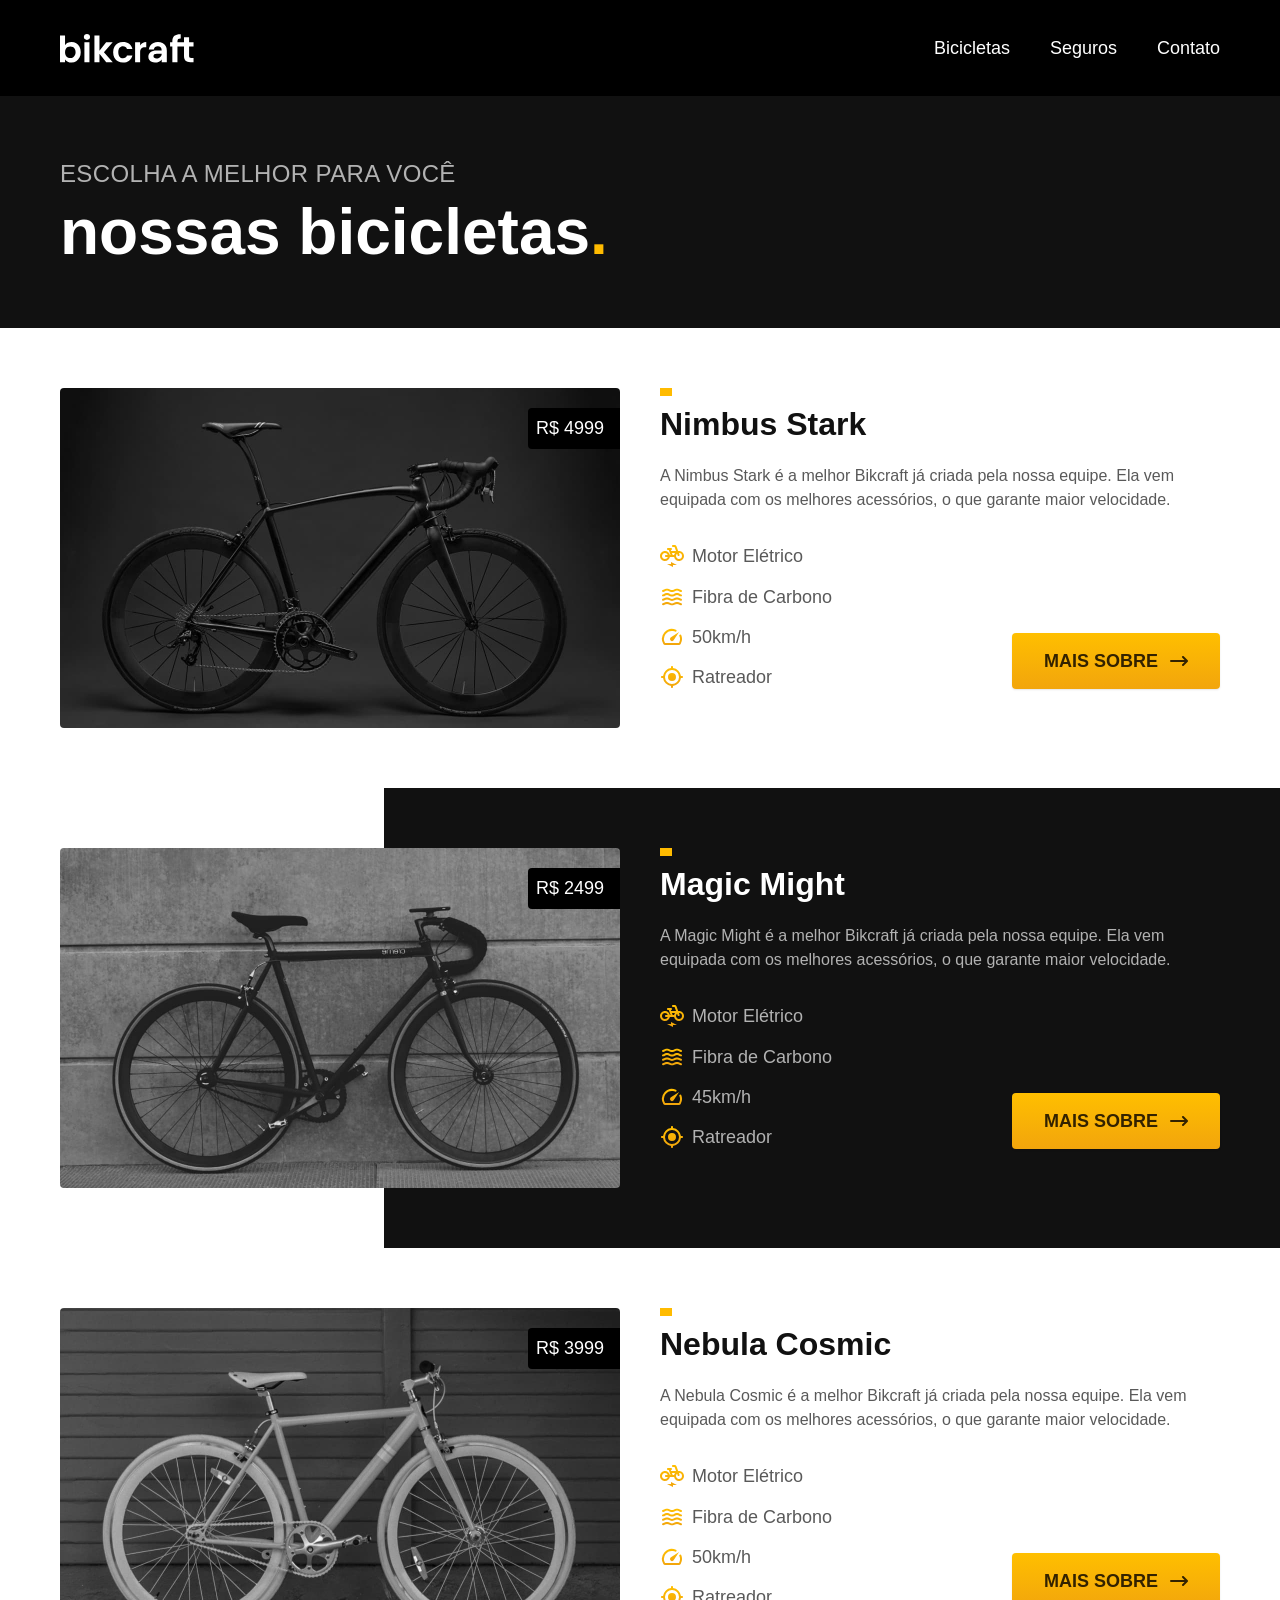
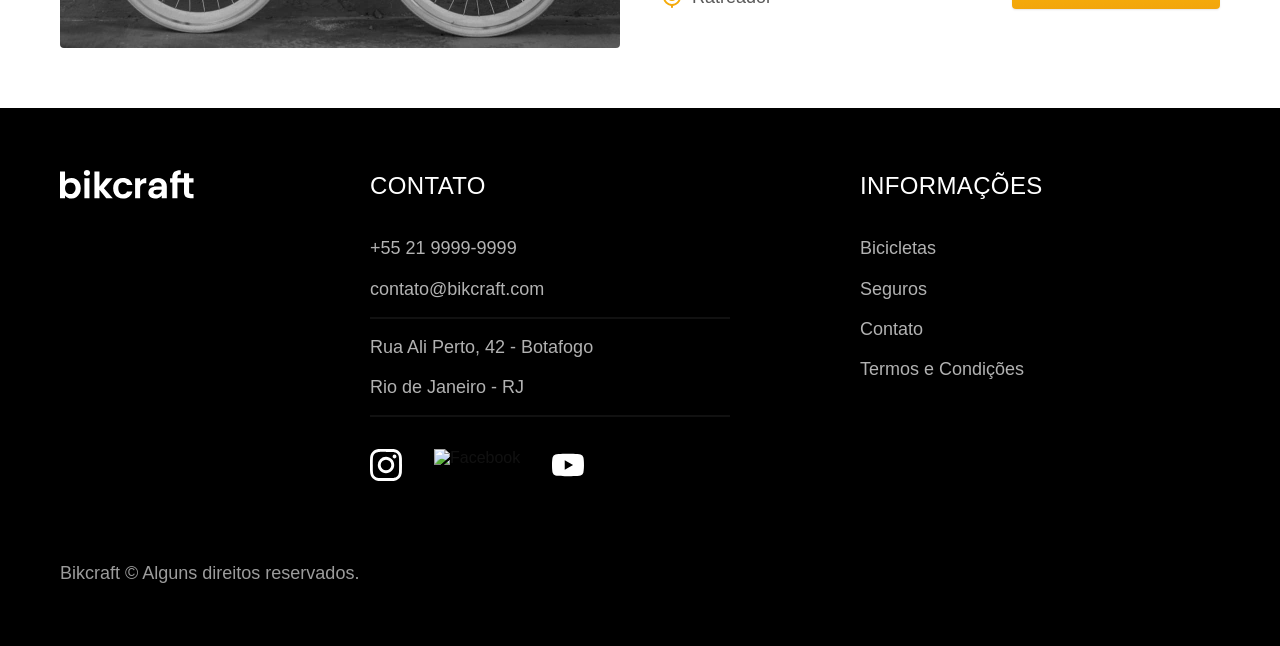
==== bicicletas.html @ 3f0bfc74 "contato-lojas-form" ====
<!DOCTYPE html>
<html lang="pt-br">

<head>
  <meta charset="UTF-8">
  <meta name="viewport" content="width=device-width, initial-scale=1.0">

  <title>Bicicletas | Bickcraft</title>
  <meta name="description" content="Bicicletas.">

  <link rel="stylesheet" href="./css/style.css">

</head>

<body id="bicicletas">
  <header class="header-bg">
    <div class="header container">
      <a href="./">
        <img src="./img/bikcraft.svg" alt="Bikcraft">
      </a>

      <nav aria-label="primaria">
        <ul class="header-menu font-1-m cor-0">
          <li><a href="./bicicletas.html">Bicicletas</a></li>
          <li><a href="./seguros.html">Seguros</a></li>
          <li><a href="./contato.html">Contato</a></li>
        </ul>
      </nav>
    </div>
  </header>
  <main>
    
    <div class="titulo-bg">
      <div class="titulo container">
        <p class="font-2-l-b cor-5">Escolha a melhor para você</p>
        <h1 class="font-1-xxl  cor-0">nossas bicicletas<span class="cor-p1">.</span></h1>
      </div>
    </div>

      <div class="bicicletas container">
        <div class="bicicletas-imagem">
          <img src="./img/bicicletas/nimbus.jpg" alt="Bicicleta Preta">
          <span class="font-2-m cor-0">R$ 4999</span>
        </div>
        <div class="bicicletas-conteudo">
         <h2 class="font-1-xl">Nimbus Stark</h2>
          <p class="font-2-s cor-8">A Nimbus Stark é a melhor Bikcraft já criada pela nossa equipe. Ela vem equipada com os melhores acessórios, o que garante maior velocidade.</p>
          <ul class="font-1-m cor-8">
            <li>
              <img src="./img//icones/eletrica.svg" alt="">
              Motor Elétrico
            </li>
            <li>
              <img src="./img/icones/carbono.svg" alt="">
              Fibra de Carbono
            </li>
            <li>
              <img src="./img/icones/velocidade.svg" alt="">
              50km/h
            </li>
            <li>
              <img src="./img/icones/rastreador.svg" alt="">
              Ratreador
            </li>
          </ul>
              <a class="botao seta"  href="./bicicletas/nimbus.html">Mais Sobre</a> 
        </div>
  

    </div>
    <div class="bicicletas-bg">
      <div class="bicicletas container">
        <div class="bicicletas-imagem">
          <img src="./img/bicicletas/magic.jpg" alt="Bicicleta Preta">
          <span class="font-2-m cor-0">R$ 2499</span>
        </div>
        <div class="bicicletas-conteudo">
          <h2 class="font-1-xl cor-0">Magic Might</h2>
          <p class="font-2-s cor-5">A Magic Might é a melhor Bikcraft já criada pela nossa equipe. Ela vem equipada com os melhores acessórios, o que garante maior velocidade.</p>
          <ul class="font-1-m cor-5">
            <li>
              <img src="./img//icones/eletrica.svg" alt="">
              Motor Elétrico
            </li>
            <li>
              <img src="./img/icones/carbono.svg" alt="">
              Fibra de Carbono
            </li>
            <li>
              <img src="./img/icones/velocidade.svg" alt="">
              45km/h
            </li>
            <li>
              <img src="./img/icones/rastreador.svg" alt="">
              Ratreador
            </li>
          </ul>
              <a class="botao seta"  href="./bicicletas/magic.html">Mais Sobre</a> 
        </div>
      </div>

    </div>
  
      <div class="bicicletas container">
        <div class="bicicletas-imagem">
          <img src="./img/bicicletas/nebula.jpg" alt="Bicicleta Preta">
          <span class="font-2-m cor-0">R$ 3999</span>
        </div>
        <div class="bicicletas-conteudo">
          <h2 class="font-1-xl">Nebula Cosmic</h2>
          <p class="font-2-s cor-8">A Nebula Cosmic é a melhor Bikcraft já criada pela nossa equipe. Ela vem equipada com os melhores acessórios, o que garante maior velocidade.</p>
          <ul class="font-1-m cor-8">
            <li>
              <img src="./img//icones/eletrica.svg" alt="">
              Motor Elétrico
            </li>
            <li>
              <img src="./img/icones/carbono.svg" alt="">
              Fibra de Carbono
            </li>
            <li>
              <img src="./img/icones/velocidade.svg" alt="">
              50km/h
            </li>
            <li>
              <img src="./img/icones/rastreador.svg" alt="">
              Ratreador
            </li>
          </ul>
         <a class="botao seta"  href="./bicicletas/nebula.html">Mais Sobre</a> 
        </div>
      </div>

    

 </main>
  <footer class="footer-bg">
    <div class="footer container">
      <img src="./img/bikcraft.svg" alt="Bikcraft">
      <div class="footer-contato">
        <h3 class="font-2-l-b cor-0">Contato</h3>
        <ul class="font-2-m cor-5">
          <li><a href="tel:+552199999999">+55 21 9999-9999</a></li>
          <li><a href="mailto:contato@bikcraft.com">contato@bikcraft.com</a></li>
          <li>Rua Ali Perto, 42 - Botafogo</li>
          <li>Rio de Janeiro - RJ</li>
        </ul>
        <div class="footer-redes">
          <a href="./">
            <img src="./img/redes/instagram.svg" alt="Instagram">
          </a>
          <a href="./">
            <img src="./img/redes/Facebook.svg" alt="Facebook">
          </a>
          <a href="./">
            <img src="./img/redes/youtube.svg" alt="youtube">
          </a>

        </div>
      </div>
      <div class="footer-informacoes">
        <h3 class="font-2-l-b cor-0">Informações</h3>
        <nav>
          <ul class="font-1-m cor-5">
            <li><a href="./bicicletas.html">Bicicletas</a></li>
            <li><a href="./seguros.html">Seguros</a></li>
            <li><a href="./contato.html">Contato</a></li>
            <li><a href="./termos.html">Termos e Condições</a></li>
          </ul>
        </nav>
      </div>
      <p class="footer-copy font-2-m cor-6">Bikcraft © Alguns direitos reservados.</p>
    </div>
  </footer>
</body>

</html>
---- css/style.css ----
@import "./global/global.css";
@import "./utilidades/tipografia.css";
@import "./utilidades/cores.css";

@import "./global/header.css";
@import "./global/footer.css";


/* Utilidades */
@import "./utilidades/componentes.css";
@import "./utilidades/formulario.css";
/* Home */
@import "./home/introducao.css";
@import "./home/tecnologia.css";
@import "./home/parceiros.css";
@import "./home/depoimento.css";
/* Bicicletas */
@import "./bicicletas/bicicletas-lista.css";
@import "./bicicletas/bicicletas.css";
/* Bicicleta */
@import "./bicicleta/bicicleta.css";
@import "./bicicleta/seguro.css";
/* seguros */
@import "./seguros/seguros.css";
@import "./seguros/vantagens.css";
@import "./seguros/perguntas.css";

/* Contato */
@import "./contato/contato.css";
@import "./contato/lojas.css";

/* Termos */
@import "./termos/termos.css";
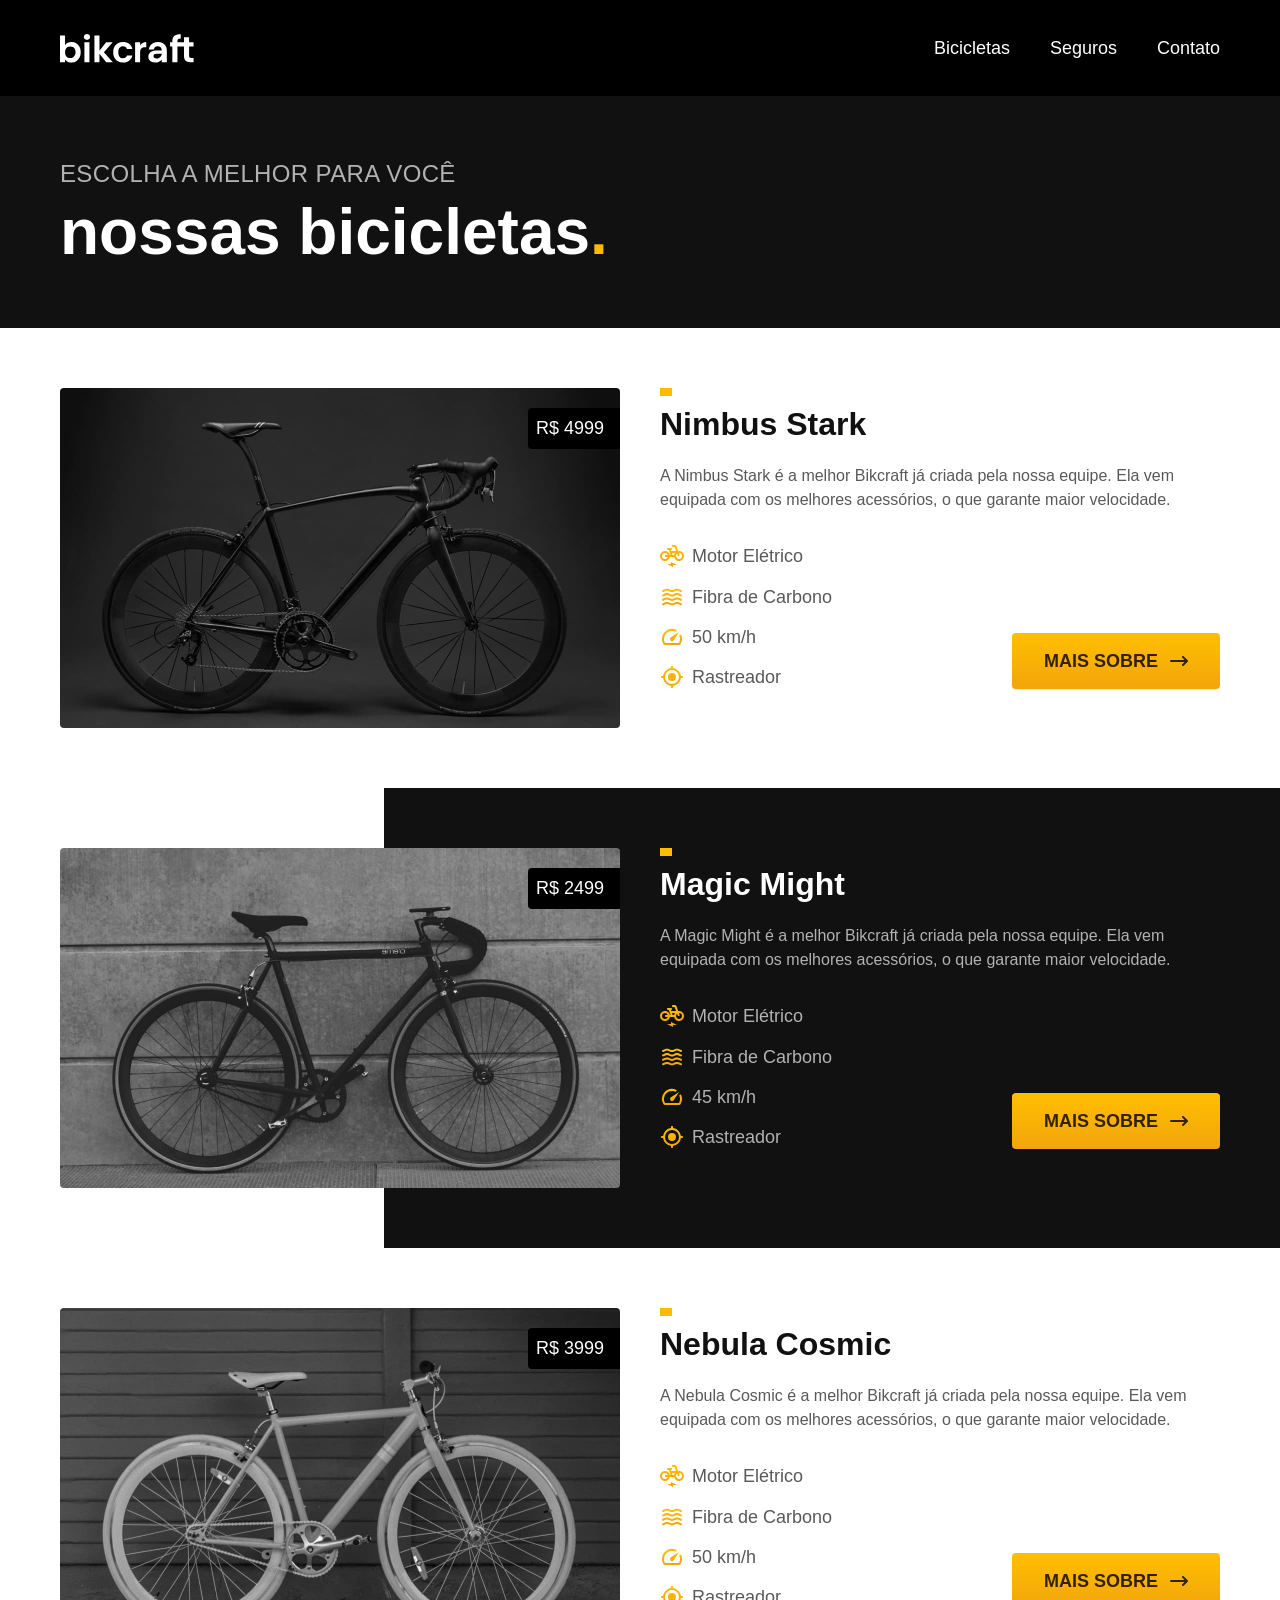
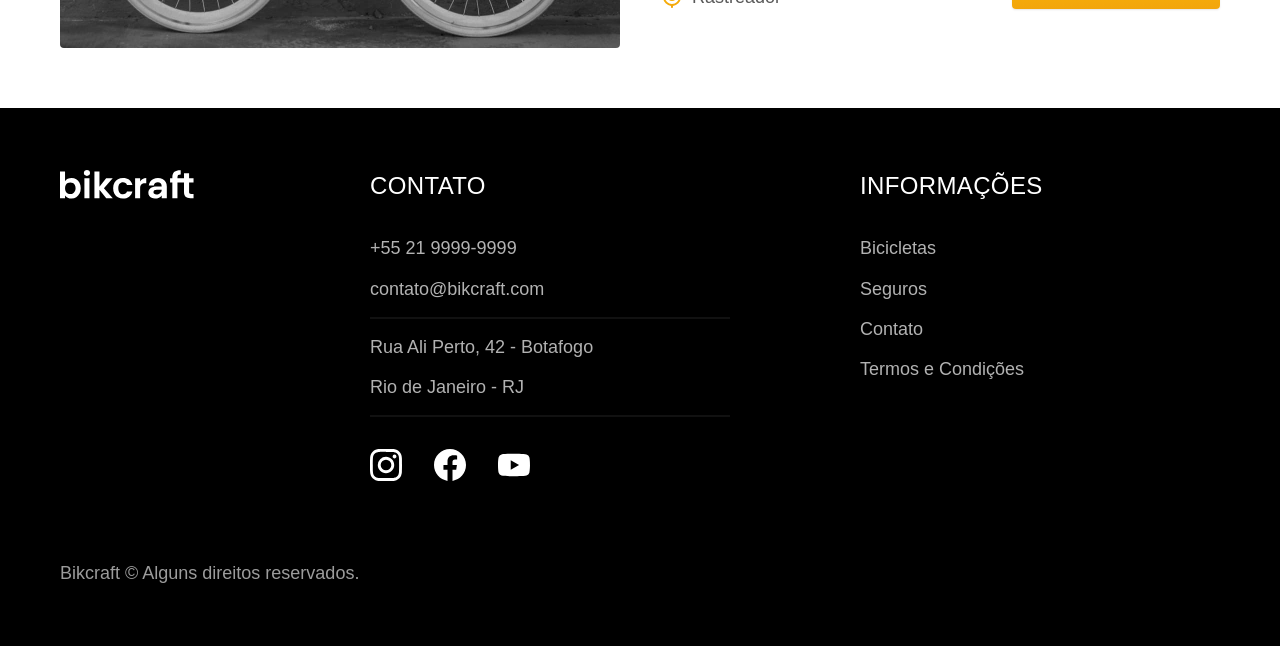
==== commit adc7a4a2: "orcamento" ====
--- a/bicicletas.html
+++ b/bicicletas.html
@@ -5,11 +5,10 @@
   <meta charset="UTF-8">
   <meta name="viewport" content="width=device-width, initial-scale=1.0">
 
-  <title>Bicicletas | Bickcraft</title>
-  <meta name="description" content="Bicicletas.">
+  <title>Bicicletas | Bikcraft</title>
+  <meta name="description" content="Bicicletas">
 
   <link rel="stylesheet" href="./css/style.css">
-
 </head>
 
 <body id="bicicletas">
@@ -28,26 +27,57 @@
       </nav>
     </div>
   </header>
+
   <main>
-    
     <div class="titulo-bg">
       <div class="titulo container">
         <p class="font-2-l-b cor-5">Escolha a melhor para você</p>
-        <h1 class="font-1-xxl  cor-0">nossas bicicletas<span class="cor-p1">.</span></h1>
+        <h1 class="font-1-xxl cor-0">nossas bicicletas<span class="cor-p1">.</span></h1>
       </div>
     </div>
 
+    <div class="bicicletas container">
+      <div class="bicicletas-imagem">
+        <img src="./img/bicicletas/nimbus.jpg" alt="Bicicleta preta">
+        <span class="font-2-m cor-0">R$ 4999</span>
+      </div>
+      <div class="bicicletas-conteudo">
+        <h2 class="font-1-xl">Nimbus Stark</h2>
+        <p class="font-2-s cor-8">A Nimbus Stark é a melhor Bikcraft já criada pela nossa equipe. Ela vem equipada com os melhores acessórios, o que garante maior velocidade.</p>
+        <ul class="font-1-m cor-8">
+          <li>
+            <img src="./img/icones/eletrica.svg" alt="">
+            Motor Elétrico
+          </li>
+          <li>
+            <img src="./img/icones/carbono.svg" alt="">
+            Fibra de Carbono
+          </li>
+          <li>
+            <img src="./img/icones/velocidade.svg" alt="">
+            50 km/h
+          </li>
+          <li>
+            <img src="./img/icones/rastreador.svg" alt="">
+            Rastreador
+          </li>
+        </ul>
+        <a class="botao seta" href="./bicicletas/nimbus.html">Mais Sobre</a>
+      </div>
+    </div>
+
+    <div class="bicicletas-bg">
       <div class="bicicletas container">
         <div class="bicicletas-imagem">
-          <img src="./img/bicicletas/nimbus.jpg" alt="Bicicleta Preta">
-          <span class="font-2-m cor-0">R$ 4999</span>
+          <img src="./img/bicicletas/magic.jpg" alt="Bicicleta preta">
+          <span class="font-2-m cor-0">R$ 2499</span>
         </div>
         <div class="bicicletas-conteudo">
-         <h2 class="font-1-xl">Nimbus Stark</h2>
-          <p class="font-2-s cor-8">A Nimbus Stark é a melhor Bikcraft já criada pela nossa equipe. Ela vem equipada com os melhores acessórios, o que garante maior velocidade.</p>
-          <ul class="font-1-m cor-8">
+          <h2 class="font-1-xl cor-0">Magic Might</h2>
+          <p class="font-2-s cor-5">A Magic Might é a melhor Bikcraft já criada pela nossa equipe. Ela vem equipada com os melhores acessórios, o que garante maior velocidade.</p>
+          <ul class="font-1-m cor-5">
             <li>
-              <img src="./img//icones/eletrica.svg" alt="">
+              <img src="./img/icones/eletrica.svg" alt="">
               Motor Elétrico
             </li>
             <li>
@@ -56,84 +86,50 @@
             </li>
             <li>
               <img src="./img/icones/velocidade.svg" alt="">
-              50km/h
+              45 km/h
             </li>
             <li>
               <img src="./img/icones/rastreador.svg" alt="">
-              Ratreador
+              Rastreador
             </li>
           </ul>
-              <a class="botao seta"  href="./bicicletas/nimbus.html">Mais Sobre</a> 
-        </div>
-  
-
-    </div>
-    <div class="bicicletas-bg">
-      <div class="bicicletas container">
-        <div class="bicicletas-imagem">
-          <img src="./img/bicicletas/magic.jpg" alt="Bicicleta Preta">
-          <span class="font-2-m cor-0">R$ 2499</span>
-        </div>
-        <div class="bicicletas-conteudo">
-          <h2 class="font-1-xl cor-0">Magic Might</h2>
-          <p class="font-2-s cor-5">A Magic Might é a melhor Bikcraft já criada pela nossa equipe. Ela vem equipada com os melhores acessórios, o que garante maior velocidade.</p>
-          <ul class="font-1-m cor-5">
-            <li>
-              <img src="./img//icones/eletrica.svg" alt="">
-              Motor Elétrico
-            </li>
-            <li>
-              <img src="./img/icones/carbono.svg" alt="">
-              Fibra de Carbono
-            </li>
-            <li>
-              <img src="./img/icones/velocidade.svg" alt="">
-              45km/h
-            </li>
-            <li>
-              <img src="./img/icones/rastreador.svg" alt="">
-              Ratreador
-            </li>
-          </ul>
-              <a class="botao seta"  href="./bicicletas/magic.html">Mais Sobre</a> 
+          <a class="botao seta" href="./bicicletas/magic.html">Mais Sobre</a>
         </div>
       </div>
+    </div>
 
+    <div class="bicicletas container">
+      <div class="bicicletas-imagem">
+        <img src="./img/bicicletas/nebula.jpg" alt="Bicicleta preta">
+        <span class="font-2-m cor-0">R$ 3999</span>
+      </div>
+      <div class="bicicletas-conteudo">
+        <h2 class="font-1-xl">Nebula Cosmic</h2>
+        <p class="font-2-s cor-8">A Nebula Cosmic é a melhor Bikcraft já criada pela nossa equipe. Ela vem equipada com os melhores acessórios, o que garante maior velocidade.</p>
+        <ul class="font-1-m cor-8">
+          <li>
+            <img src="./img/icones/eletrica.svg" alt="">
+            Motor Elétrico
+          </li>
+          <li>
+            <img src="./img/icones/carbono.svg" alt="">
+            Fibra de Carbono
+          </li>
+          <li>
+            <img src="./img/icones/velocidade.svg" alt="">
+            50 km/h
+          </li>
+          <li>
+            <img src="./img/icones/rastreador.svg" alt="">
+            Rastreador
+          </li>
+        </ul>
+        <a class="botao seta" href="./bicicletas/nebula.html">Mais Sobre</a>
+      </div>
     </div>
-  
-      <div class="bicicletas container">
-        <div class="bicicletas-imagem">
-          <img src="./img/bicicletas/nebula.jpg" alt="Bicicleta Preta">
-          <span class="font-2-m cor-0">R$ 3999</span>
-        </div>
-        <div class="bicicletas-conteudo">
-          <h2 class="font-1-xl">Nebula Cosmic</h2>
-          <p class="font-2-s cor-8">A Nebula Cosmic é a melhor Bikcraft já criada pela nossa equipe. Ela vem equipada com os melhores acessórios, o que garante maior velocidade.</p>
-          <ul class="font-1-m cor-8">
-            <li>
-              <img src="./img//icones/eletrica.svg" alt="">
-              Motor Elétrico
-            </li>
-            <li>
-              <img src="./img/icones/carbono.svg" alt="">
-              Fibra de Carbono
-            </li>
-            <li>
-              <img src="./img/icones/velocidade.svg" alt="">
-              50km/h
-            </li>
-            <li>
-              <img src="./img/icones/rastreador.svg" alt="">
-              Ratreador
-            </li>
-          </ul>
-         <a class="botao seta"  href="./bicicletas/nebula.html">Mais Sobre</a> 
-        </div>
-      </div>
 
-    
+  </main>
 
- </main>
   <footer class="footer-bg">
     <div class="footer container">
       <img src="./img/bikcraft.svg" alt="Bikcraft">
@@ -150,12 +146,11 @@
             <img src="./img/redes/instagram.svg" alt="Instagram">
           </a>
           <a href="./">
-            <img src="./img/redes/Facebook.svg" alt="Facebook">
+            <img src="./img/redes/facebook.svg" alt="Facebook">
           </a>
           <a href="./">
-            <img src="./img/redes/youtube.svg" alt="youtube">
+            <img src="./img/redes/youtube.svg" alt="Youtube">
           </a>
-
         </div>
       </div>
       <div class="footer-informacoes">
--- a/css/style.css
+++ b/css/style.css
@@ -20,7 +20,7 @@
 /* Bicicleta */
 @import "./bicicleta/bicicleta.css";
 @import "./bicicleta/seguro.css";
-/* seguros */
+/* Seguros */
 @import "./seguros/seguros.css";
 @import "./seguros/vantagens.css";
 @import "./seguros/perguntas.css";
@@ -29,5 +29,8 @@
 @import "./contato/contato.css";
 @import "./contato/lojas.css";
 
+/* Orçamento */
+@import "./orcamento/orcamento.css";
+
 /* Termos */
 @import "./termos/termos.css";
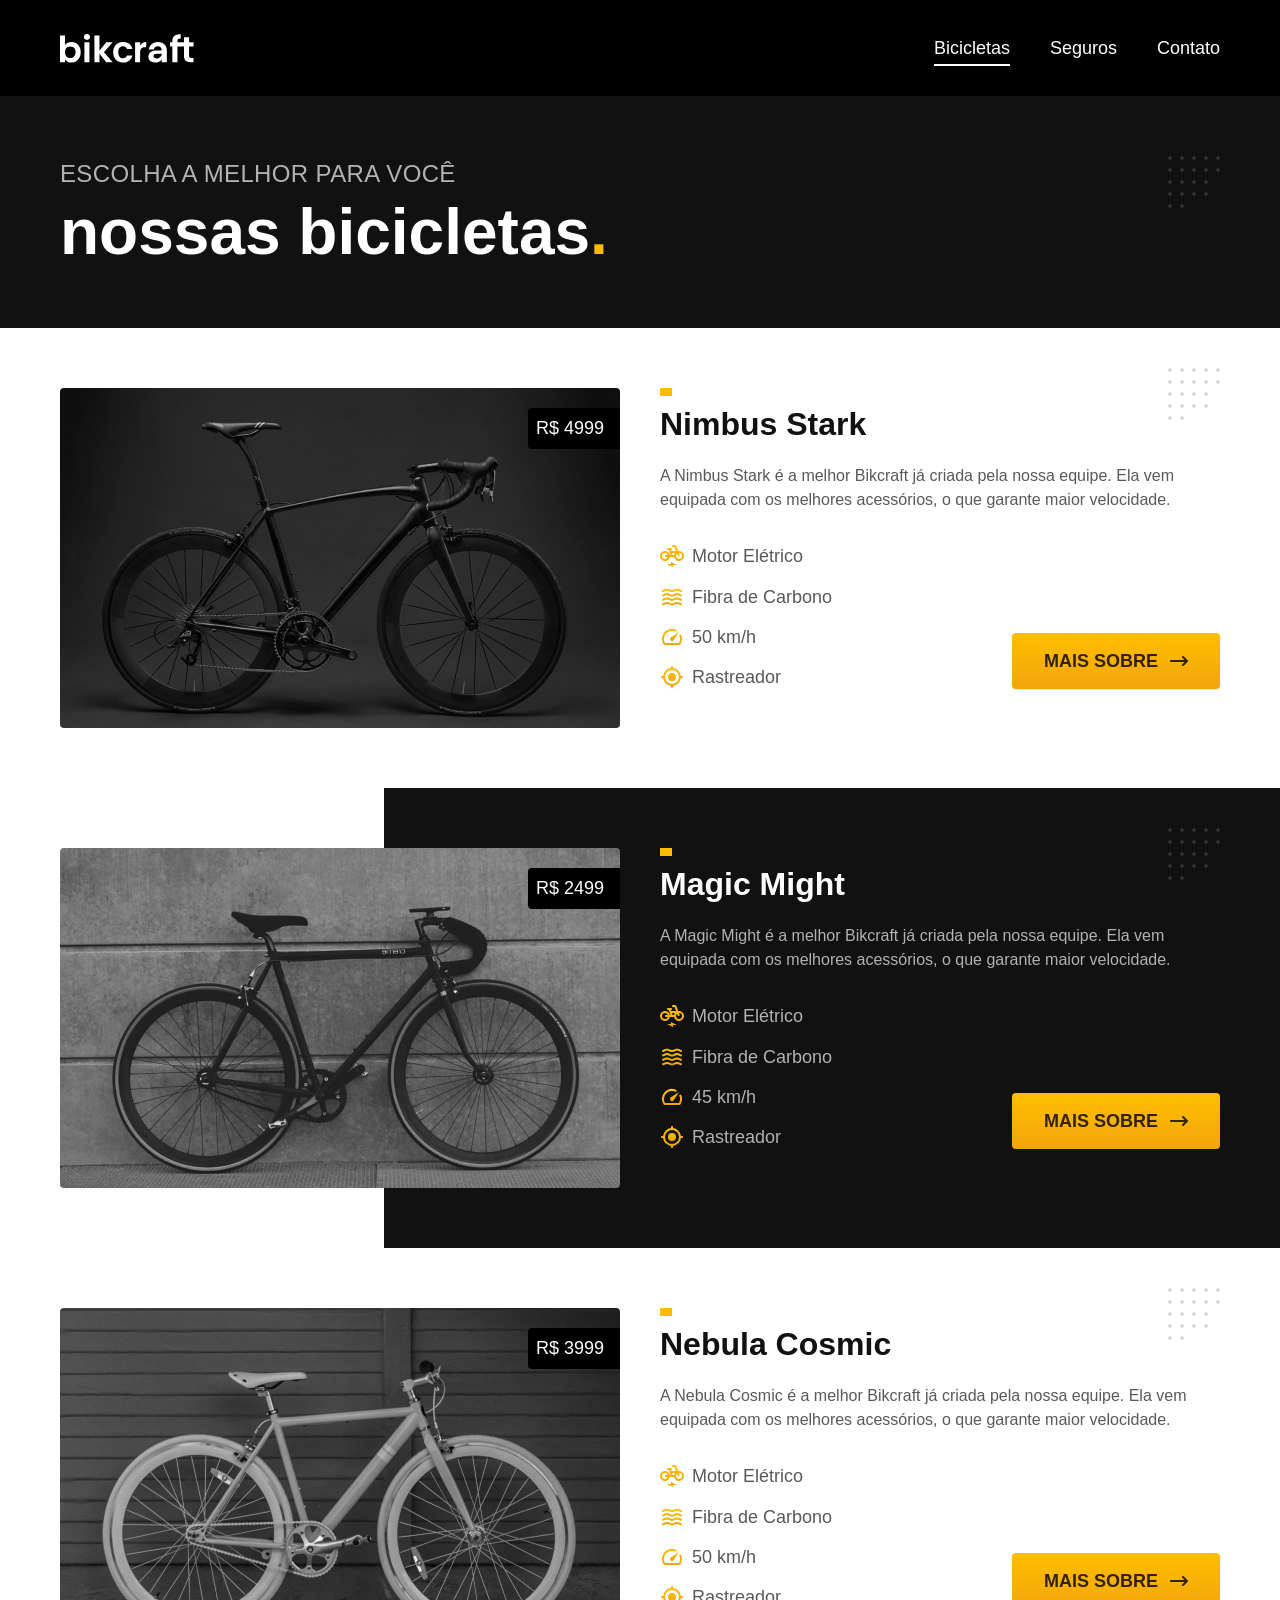
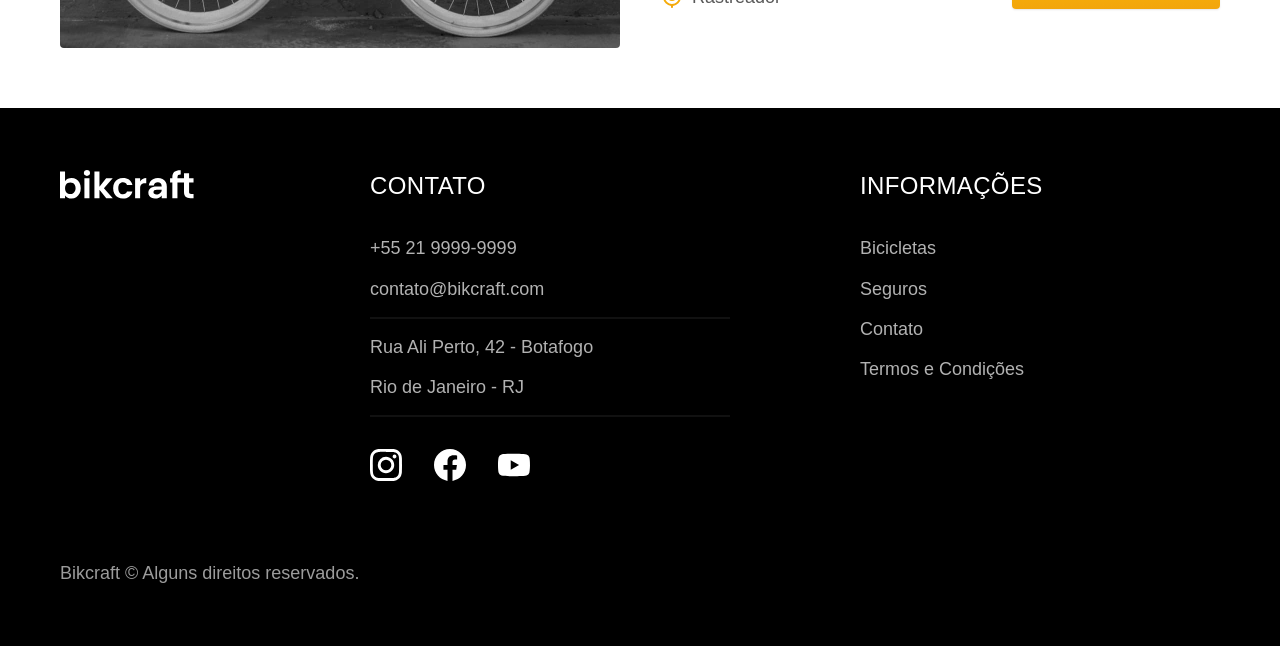
==== commit 73065669: "plugin" ====
--- a/bicicletas.html
+++ b/bicicletas.html
@@ -8,14 +8,22 @@
   <title>Bicicletas | Bikcraft</title>
   <meta name="description" content="Bicicletas">
 
+  <link rel="icon" href="./favicon.svg" type="image/svg+xml">
+  <link rel="preload" href="./css/style.css" as="style">
   <link rel="stylesheet" href="./css/style.css">
+  <script>document: documentElement.classList.add('js');
+  </script>
+
+  <script>document.documentElement.classList.add('js');
+  </script>
 </head>
+
 
 <body id="bicicletas">
   <header class="header-bg">
     <div class="header container">
       <a href="./">
-        <img src="./img/bikcraft.svg" alt="Bikcraft">
+        <img src="./img/bikcraft.svg" width="136" height="32" alt="Bikcraft">
       </a>
 
       <nav aria-label="primaria">
@@ -38,7 +46,7 @@
 
     <div class="bicicletas container">
       <div class="bicicletas-imagem">
-        <img src="./img/bicicletas/nimbus.jpg" alt="Bicicleta preta">
+        <img src="./img/bicicletas/nimbus.jpg" width="1120" height="680" alt="Bicicleta preta">
         <span class="font-2-m cor-0">R$ 4999</span>
       </div>
       <div class="bicicletas-conteudo">
@@ -46,19 +54,19 @@
         <p class="font-2-s cor-8">A Nimbus Stark é a melhor Bikcraft já criada pela nossa equipe. Ela vem equipada com os melhores acessórios, o que garante maior velocidade.</p>
         <ul class="font-1-m cor-8">
           <li>
-            <img src="./img/icones/eletrica.svg" alt="">
+            <img src="./img/icones/eletrica.svg" width="32" height="32" alt="">
             Motor Elétrico
           </li>
           <li>
-            <img src="./img/icones/carbono.svg" alt="">
+            <img src="./img/icones/carbono.svg" width="32" height="32" alt="">
             Fibra de Carbono
           </li>
           <li>
-            <img src="./img/icones/velocidade.svg" alt="">
+            <img src="./img/icones/velocidade.svg" width="32" height="32" alt="">
             50 km/h
           </li>
           <li>
-            <img src="./img/icones/rastreador.svg" alt="">
+            <img src="./img/icones/rastreador.svg" width="32" height="32" alt="">
             Rastreador
           </li>
         </ul>
@@ -77,19 +85,19 @@
           <p class="font-2-s cor-5">A Magic Might é a melhor Bikcraft já criada pela nossa equipe. Ela vem equipada com os melhores acessórios, o que garante maior velocidade.</p>
           <ul class="font-1-m cor-5">
             <li>
-              <img src="./img/icones/eletrica.svg" alt="">
+              <img src="./img/icones/eletrica.svg" width="32" height="32" alt="">
               Motor Elétrico
             </li>
             <li>
-              <img src="./img/icones/carbono.svg" alt="">
+              <img src="./img/icones/carbono.svg" width="32" height="32" alt="">
               Fibra de Carbono
             </li>
             <li>
-              <img src="./img/icones/velocidade.svg" alt="">
+              <img src="./img/icones/velocidade.svg" width="32" height="32" alt="">
               45 km/h
             </li>
             <li>
-              <img src="./img/icones/rastreador.svg" alt="">
+              <img src="./img/icones/rastreador.svg" width="32" height="32" alt="">
               Rastreador
             </li>
           </ul>
@@ -132,7 +140,7 @@
 
   <footer class="footer-bg">
     <div class="footer container">
-      <img src="./img/bikcraft.svg" alt="Bikcraft">
+      <img src="./img/bikcraft.svg" width="136" height="32" alt="Bikcraft">
       <div class="footer-contato">
         <h3 class="font-2-l-b cor-0">Contato</h3>
         <ul class="font-2-m cor-5">
@@ -143,13 +151,13 @@
         </ul>
         <div class="footer-redes">
           <a href="./">
-            <img src="./img/redes/instagram.svg" alt="Instagram">
+            <img src="./img/redes/instagram.svg" width="32" height="32" alt="Instagram">
           </a>
           <a href="./">
-            <img src="./img/redes/facebook.svg" alt="Facebook">
+            <img src="./img/redes/facebook.svg" width="32" height="32" alt="Facebook">
           </a>
           <a href="./">
-            <img src="./img/redes/youtube.svg" alt="Youtube">
+            <img src="./img/redes/youtube.svg" width="32" height="32" alt="Youtube">
           </a>
         </div>
       </div>
@@ -167,6 +175,7 @@
       <p class="footer-copy font-2-m cor-6">Bikcraft © Alguns direitos reservados.</p>
     </div>
   </footer>
+  <script src="./js/script.js"></script>
 </body>
 
 </html>
--- a/css/style.css
+++ b/css/style.css
@@ -1,6 +1,7 @@
 @import "./global/global.css";
 @import "./utilidades/tipografia.css";
 @import "./utilidades/cores.css";
+@import "./utilidades/animacao.css";
 
 @import "./global/header.css";
 @import "./global/footer.css";
--- a/css/style.css
+++ b/css/style.css
@@ -1,6 +1,7 @@
 @import "./global/global.css";
 @import "./utilidades/tipografia.css";
 @import "./utilidades/cores.css";
+@import "./utilidades/animacao.css";
 
 @import "./global/header.css";
 @import "./global/footer.css";
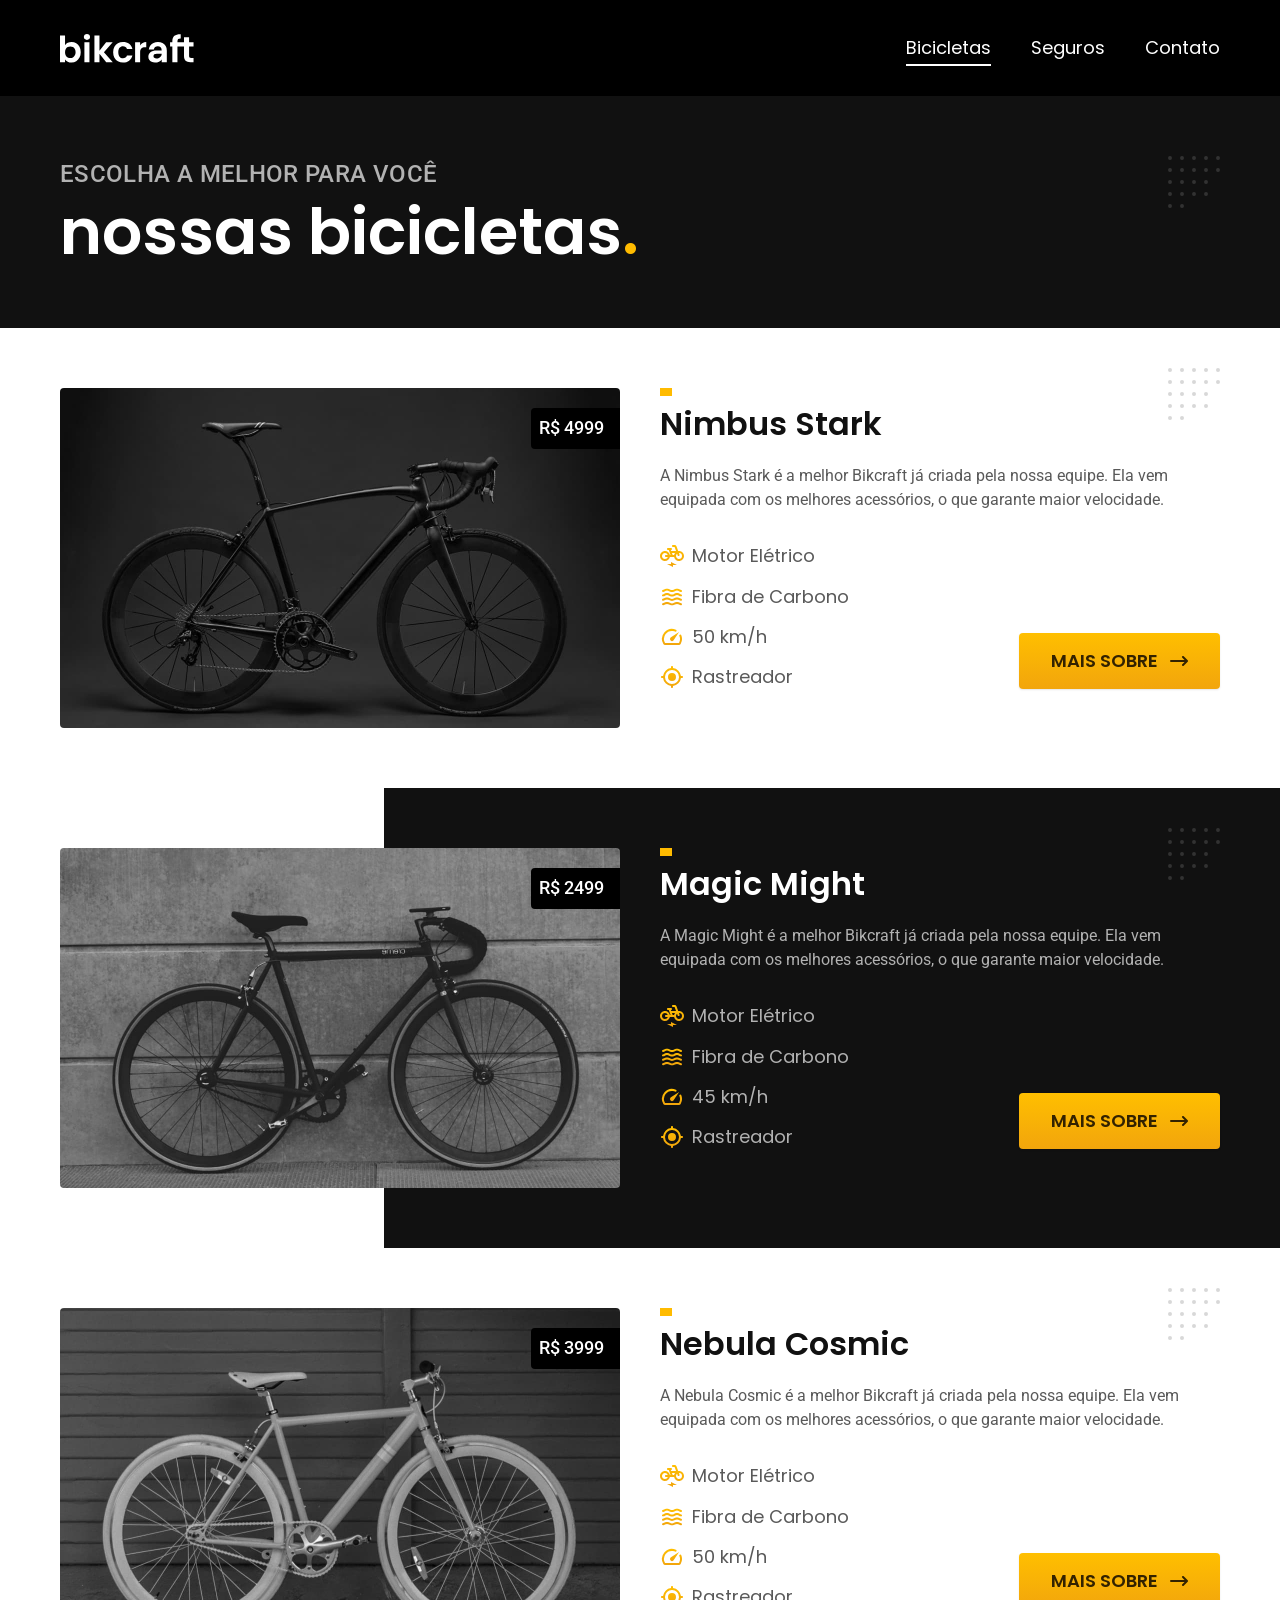
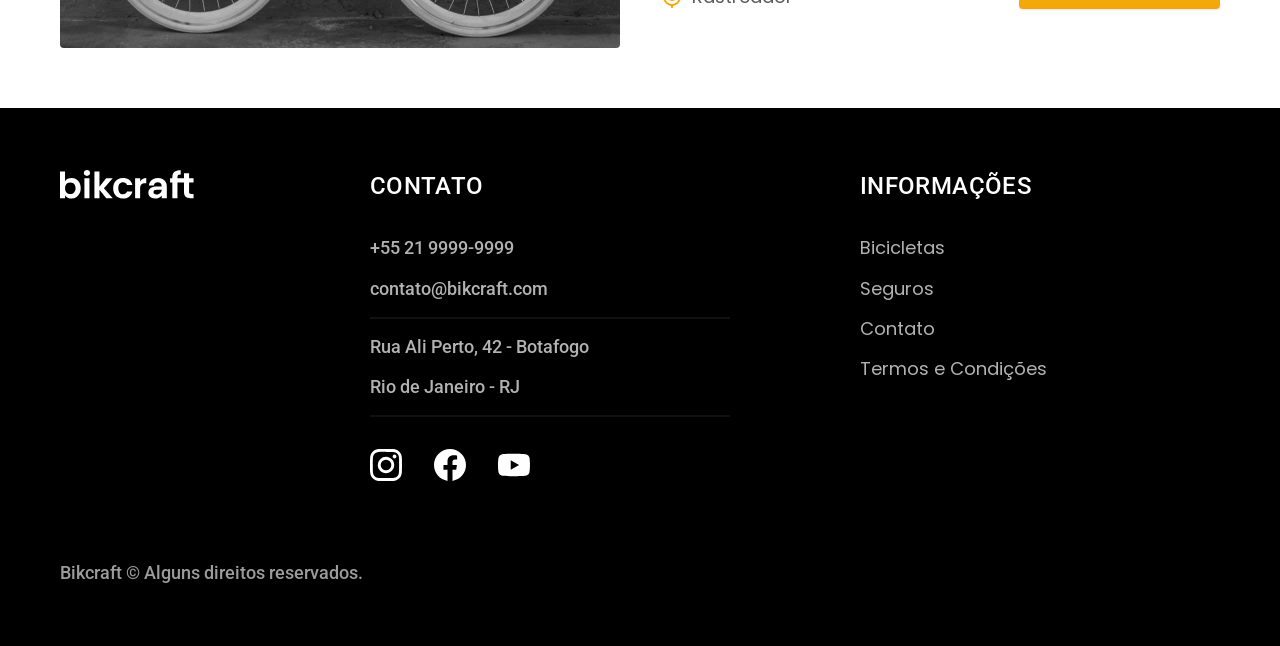
==== commit 4945c6e9: "otimizado para producao" ====
--- a/bicicletas.html
+++ b/bicicletas.html
@@ -9,13 +9,15 @@
   <meta name="description" content="Bicicletas">
 
   <link rel="icon" href="./favicon.svg" type="image/svg+xml">
-  <link rel="preload" href="./css/style.css" as="style">
-  <link rel="stylesheet" href="./css/style.css">
+  <link rel="preload" href="./css/style.min.css" as="style">
+  <link rel="stylesheet" href="./css/style.min.css">
   <script>document: documentElement.classList.add('js');
   </script>
 
-  <script>document.documentElement.classList.add('js');
-  </script>
+  <link rel="preconnect" href="https://fonts.googleapis.com">
+  <link rel="preconnect" href="https://fonts.gstatic.com" crossorigin>
+  <link href="https://fonts.googleapis.com/css2?family=Merriweather:ital,wght@1,900&family=Poppins:wght@400;600&family=Roboto:wght@400;500&display=swap" rel="stylesheet">
+
 </head>
 
 
--- a/css/style.min.css
+++ b/css/style.min.css
@@ -0,0 +1 @@
+body{margin:0;font-family:Arial,Helvetica,sans-serif;color:#111}blockquote,dd,h1,h2,h3,h4,p,ul{margin:0}ul{padding:0;list-style:none}a{text-decoration:none;color:inherit}img{max-width:100%;height:auto;display:block}img[src$=".jpg"]{border-radius:4px}.font-1-xs{font:400 0.75rem/1.35 Poppins,sans-serif}.font-2-xs{font:400 0.875rem/1.43 Roboto,sans-serif}.font-1-s{font:400 1rem/1.5 Poppins,sans-serif}.font-2-s{font:400 1rem/1.5 Roboto,sans-serif}.font-1-m,.font-1-m-b{font:400 1.125rem/1.35 Poppins,sans-serif}.font-1-m-b{font-weight:600}.font-2-m{font:500 1.125rem/1.35 Roboto,sans-serif}.font-1-l{font:400 1.5rem/1.5 Poppins,sans-serif}.font-2-l,.font-2-l-b{font:400 1.5rem/1.5 Roboto,sans-serif}.font-2-l-b{font-weight:500;letter-spacing:.015em;text-transform:uppercase}.font-1-xl{font:600 2rem/1.25 Poppins,sans-serif}.font-2-xl{font:500 2rem/1.25 Roboto,sans-serif}.font-1-xxl{font:600 4rem/1.125 Poppins,sans-serif}@media (max-width:1200px){.font-1-xxl{font-size:3rem}.font-2-l,.font-2-l-b{font-size:1.125rem}}@media (max-width:800px){.font-1-xxl{font-size:2rem}.font-1-xl,.font-2-xl{font-size:1.5rem}}:root{--cor-0:#ffffff;--cor-1:#f7f7f7;--cor-2:#ededed;--cor-3:#dedede;--cor-4:#cccccc;--cor-5:#b2b2b2;--cor-6:#9c9c9c;--cor-7:#717171;--cor-8:#595959;--cor-9:#404040;--cor-10:#2e2e2e;--cor-11:#111111;--cor-12:#000000;--cor-p1:#ffbb00;--cor-p2:#e4a30b;--cor-p3:#a66f00;--cor-p4:#664400;--cor-p5:#332200}.cor-0{color:var(--cor-0)}.cor-1{color:var(--cor-1)}.cor-2{color:var(--cor-2)}.cor-3{color:var(--cor-3)}.cor-4{color:var(--cor-4)}.cor-5{color:var(--cor-5)}.cor-6{color:var(--cor-6)}.cor-7{color:var(--cor-7)}.cor-8{color:var(--cor-8)}.cor-9{color:var(--cor-9)}.cor-10{color:var(--cor-10)}.cor-11{color:var(--cor-11)}.cor-12{color:var(--cor-12)}.cor-p1{color:var(--cor-p1)}.cor-p2{color:var(--cor-p2)}.cor-p3{color:var(--cor-p3)}.cor-p4{color:var(--cor-p4)}.cor-p5{color:var(--cor-p5)}.js .fadeInDown{transform:translate3d(0,-20px,0)}.js .fadeInUp{transform:translate3d(0,20px,0)}.js .fadeInRight{transform:translate3d(20px,0,0)}.js .fadeInLeft{transform:translate3d(-20px,0,0)}.js [data-anime]{opacity:0}.js .anime{opacity:1;transform:none;transition:transform .8s,opacity .8s}.header-bg{background-color:var(--cor-12)}.header{display:flex;flex-wrap:wrap;gap:20px;justify-content:space-between;align-items:center;padding-top:20px;padding-bottom:20px}.header-menu{display:flex;flex-wrap:wrap;gap:40px}.header-menu a{display:inline-block;padding:16px 0;position:relative}.header-menu a:after{content:"";display:block;height:2px;width:0;background:var(--cor-0);margin-top:4px;transition:.3s;position:absolute}.header-menu a.ativo::after,.header-menu a:hover::after{width:100%}@media (max-width:800px){.header-menu{gap:20px}.header-menu a{background:var(--cor-11);padding:12px 16px;border-radius:4px}.header-menu a:hover{background-color:var(--cor-10)}.header a:after{display:none}}@media (max-width:600px){.header-menu{gap:12px}.header-menu a{padding:8px 12px;font-size:14px}}.footer-bg{background-color:var(--cor-12)}.footer{display:grid;grid-template-columns:3fr 5fr 4fr;gap:40px;padding-top:60px;padding-bottom:60px}.footer h3{margin-bottom:32px}.footer-contato ul{margin-bottom:32px}.footer-contato li:nth-child(2n):after{content:"";display:block;max-width:360px;height:2px;background:var(--cor-11);margin-top:16px}.footer li{margin-bottom:16px}.footer-redes{display:flex;gap:32px}.footer a:hover{color:var(--cor-0)}.footer-copy{grid-column:1/-1;margin-top:40px}@media (max-width:800px){.footer>img{display:none}.footer{grid-template-columns:1fr 1fr}}@media (max-width:600px){.footer>img{display:none}.footer{grid-template-columns:1fr;gap:60px}.footer-copy{margin-top:0}}.container{box-sizing:border-box;max-width:1200px;padding-left:20px;padding-right:20px;margin-left:auto;margin-right:auto}.botao{display:inline-block;padding:16px 32px;background:linear-gradient(#ffbf00,#f2a50c);border-radius:4px;box-shadow:0 1px 2px rgba(0,0,0,.1);text-transform:uppercase;color:var(--cor-p5);font:600 1.125rem/1.35 Poppins,sans-serif;max-width:max-content;border:none;cursor:pointer}.botao:hover{background:linear-gradient(#ffb60d,#e59317)}.botao.secundario{background:var(--cor-10);color:var(--cor-2)}.botao.secundario:hover{background:var(--cor-9)}.botao.seta{display:flex;align-items:center}.botao.seta::after{content:"";display:inline-block;width:18px;height:10px;margin-left:12px;background:url("../img/icones/seta.svg");transition:transform .2s}.botao.seta:hover::after{transform:translateX(4px)}@media (max-width:600px){.botao{padding:12px 16px;font-size:1rem}}.link{display:inline-block;color:var(--cor-p1);font:500 1.5rem/1.5 Poppins,sans-serif;text-transform:uppercase}.link::after{content:"";display:block;width:100%;height:4px;background-color:currentColor}.link:hover{color:var(--cor-0)}.titulo-bg{padding-top:60px;padding-bottom:60px;background-color:var(--cor-11)}.titulo{background:url('../img/dec/bottom-right.svg') no-repeat top right 20px}.titulo p{margin-bottom:4px}@media (max-width:800px){.titulo-bg{padding-top:40px;padding-bottom:40px}.titulo p{font-size:1rem;text-transform:lowercase;font-weight:400}}.form{display:grid;grid-template-columns:1fr 1fr;gap:20px}.form label{display:block;font:400 1rem/1.5 Poppins,sans-serif;margin-bottom:4px}.form .col-2{grid-column:span 2}.form input[type=email],.form input[type=text],.form textarea{font:400 1rem/1.5 Roboto,sans serif;background:var(--cor-1);border:1px solid var(--cor-2);padding:12px;border-radius:4px;width:100%;box-sizing:border-box}.form input[type=email]:focus,.form input[type=text]:focus,.form textarea:focus{outline:0;border-color:var(--cor-p1);background:var(--cor-0);box-shadow:0 0 0 2px #fea}@media (max-width:600px){.form{grid-template-columns:1fr}.form .col-2{grid-column:1}}.introducao-bg{background:var(--cor-12) url("../img/dec/bottom-left.svg") no-repeat bottom 160px left 20px;box-shadow:inset 0 -120px var(--cor-0)}.introducao{display:grid;grid-template-columns:1fr 1fr;gap:0 40px}.introducao-conteudo{align-self:end;padding-bottom:200px}.introducao img{width:100%;height:100%;object-fit:cover;border-radius:4px}.introducao h1{margin-bottom:32px}.introducao p{margin-bottom:20px}@media (max-width:800px){.introducao-bg{background:var(--cor-11);padding-top:40px;box-shadow:inset 0 -60px #fff}.introducao{grid-template-columns:1fr;gap:32px}.introducao-conteudo{padding-bottom:0}.introducao h1{margin-bottom:16px}.introducao img{height:300px;width:100%}}.tecnologia-bg{background-color:var(--cor-11);box-shadow:inset 0 80px var(--cor-0),inset 0 -80px var(--cor-0)}.tecnologia{display:grid;grid-template-columns:1fr 1fr;gap:40px}.tecnologia-imagem img{width:100%;height:100%;object-fit:cover;object-position:left}.tecnologia-conteudo{padding-top:160px;padding-bottom:160px}.tecnologia-conteudo>span{display:block;margin-bottom:20px}.tecnologia-conteudo h2{margin-bottom:32px}.tecnologia-conteudo>p{margin-bottom:20px}.tecnologia a{margin-bottom:80px}.tecnologia-vantagens{display:flex;gap:40px}.tecnologia-vantagens h3{margin-bottom:8px;width:max-content}.tecnologia-vantagens img{width:24px;margin-bottom:8px}@media (max-width:800px){.tecnologia-bg{box-shadow:initial}.tecnologia{grid-template-columns:1fr}.tecnologia-conteudo{padding-top:60px;padding-bottom:60px}.tecnologia-imagem{display:none}.tecnologia a{margin-bottom:60px}}@media (max-width:600px){.tecnologia-vantagens{flex-direction:column}}.parceiros{padding:60px;padding-bottom:120px}.parceiros h2{margin-bottom:60px}.parceiros ul{padding:0 20px;max-width:1400px;display:grid;grid-template-columns:repeat(4,1fr);margin:0 auto}.parceiros li{display:flex;padding:32px;border-left:2px solid var(--cor-2)}.parceiros img{margin:auto}.parceiros li:first-child,.parceiros li:nth-child(5){border-left:none}.parceiros li:nth-child(n+5){border-top:2px solid var(--cor-2)}@media (max-width:800px){.parceiros{padding-bottom:60px}.parceiros h2{margin-bottom:20px}.parceiros ul{grid-template-columns:repeat(2,1fr)}.parceiros li:nth-child(n+3){border-top:2px solid var(--cor-2)}.parceiros li:nth-child(odd){border-left:none}.parceiros li{padding:20px}}.depoimento{display:grid;grid-template-columns:1fr 1fr;background-color:var(--cor-p1);overflow:hidden}.depoimento img{width:100%;height:100%;object-fit:cover;border-radius:0}.depoimento-conteudo{padding:40px 40px 80px 80px;align-self:end;background:url("../img/dec/bottom-right-p.svg") no-repeat bottom 40px right 40px}.depoimento-conteudo p{max-width:32ch;font-family:Merriweather,serif;font-style:italic;font-weight:900;margin-bottom:32px;position:relative}.depoimento p::after,.depoimento p::before{font-size:5rem;color:var(--cor-p2);position:absolute}.depoimento p::before{content:"“";left:-50px;top:-20px}.depoimento p::after{content:"”"}@media (min-width:1200px){.depoimento img{max-height:520px}}@media (max-width:800px){.depoimento{grid-template-columns:1fr;text-align:center}.depoimento img{max-height:200px}.depoimento-conteudo{padding:40px 20px;margin:auto}}.bicicletas-lista{padding-top:60px;padding-bottom:120px}.bicicletas-lista h2{margin-bottom:40px}.bicicletas-lista ul{display:flex;gap:40px;padding:0 20px 20px 20px;max-width:1400px;margin-left:auto;margin-right:auto;overflow-x:auto}#bicicleta .bicicletas-lista ul{padding:0 0 20px 0}.bicicletas-lista li{flex:1;min-width:280px}.bicicletas-lista a{display:block}.bicicletas-lista img{margin-bottom:16px}.bicicletas-lista h3{margin-bottom:8px;display:flex;align-items:center}.bicicletas-lista h3::before{content:"";display:inline-block;height:8px;width:12px;margin-right:8px;background-color:var(--cor-p1);transition:width .2s}.bicicletas-lista a:hover h3::before{width:24px}.bicicletas-lista li span{padding-left:20px}@media (max-width:800px){.bicicletas-lista{padding-bottom:60px}.bicicletas-lista ul{gap:20px}}.bicicletas-bg{background:linear-gradient(to right,var(--cor-0) 30%,var(--cor-11) 0)}.bicicletas{display:grid;grid-template-columns:1fr 1fr;gap:40px;padding-top:60px;padding-bottom:60px;background:url('../img/dec/bottom-right.svg') no-repeat top 40px right 20px}.bicicletas-imagem{display:grid}.bicicletas-imagem img{grid-area:1/1}.bicicletas-imagem span{grid-area:1/1;place-self:start end;margin-top:20px;background:var(--cor-12);display:inline-block;padding:8px 16px 8px 8px;border-radius:4px 0 0 4px}.bicicletas-conteudo{display:grid;grid-template-columns:1fr auto;align-content:start}.bicicletas h2,.bicicletas p{grid-column:1/-1}.bicicletas h2{margin-bottom:20px}.bicicletas h2::before{content:"";display:block;width:12px;height:8px;background-color:var(--cor-p1);margin-bottom:8px}.bicicletas p{margin-bottom:32px}.bicicletas a{place-self:end}.bicicletas li{display:flex;align-items:center}.bicicletas ul{display:grid;gap:16px}.bicicletas-conteudo img{width:24px;margin-right:8px}@media (max-width:800px){.bicicletas-bg{background:var(--cor-11) 0}.bicicletas{grid-template-columns:1fr;gap:20px;padding-top:40px;padding-bottom:40px}}@media (max-width:600px){.bicicletas-conteudo{grid-template-columns:1fr}.bicicletas ul{font-size:1rem;grid-template-columns:1fr 1fr;margin-bottom:32px}}.bicicleta{display:grid;grid-template-columns:1fr 1fr;align-items:start;gap:40px;padding-top:60px;padding-bottom:60px}#bicicleta .titulo p{text-transform:uppercase}.bicicleta-imagens{display:flex;flex-wrap:wrap;gap:20px}.bicicleta-imagens img{flex:1;min-width:200px}.bicicleta-imagens img:first-child{min-width:100%}.bicicleta-conteudo>p{margin-bottom:32px}.bicicleta-comprar{display:grid;grid-template-columns:max-content auto;align-items:center;justify-items:start;gap:8px 12px;margin-bottom:40px}.bicicleta-comprar a{grid-row:span 2}.bicicleta-comprar span{display:flex;align-items:center;background-color:var(--cor-12);gap:8px;padding:4px 8px;border-radius:4px}.bicicleta-conteudo h2{text-transform:uppercase;letter-spacing:.015em;margin-bottom:12px}.bicicleta-ficha,.bicicleta-informacoes{padding:32px;background-color:var(--cor-12);border-radius:4px}.bicicleta-informacoes{margin-bottom:40px;display:grid;grid-template-columns:1fr 1fr;gap:32px}.bicicleta-informacoes img{width:24px;margin-bottom:8px}.bicicleta-informacoes h3{margin-bottom:8px}.bicicleta-ficha li{padding:4px 0;display:flex;justify-content:space-between;border-bottom:1px solid var(--cor-11)}.bicicleta-ficha li:last-child{border-bottom:none}.bicicleta-ficha li:last-child{border-bottom:none}.bicicleta-ficha span{color:var(--cor-6)}@media (max-width:800px){.bicicleta{grid-template-columns:1fr;padding-top:40px;padding-bottom:40px}.bicicleta-imagens{grid-row:2}}@media (max-width:400px){.bicicleta-informacoes{grid-template-columns:1fr}.bicicleta-comprar{grid-template-columns:1fr}}.seguro-bg{background-color:var(--cor-11);box-shadow:inset 0 120px var(--cor-0),inset 0 -120px var(--cor-12)}.seguro{display:grid;grid-template-columns:1fr 1fr;gap:40px}.seguro-imagem img{width:100%;height:100%;object-fit:cover}.seguro-conteudo{padding-top:180px;padding-bottom:180px}.seguro h2{margin-bottom:32px}.sseguro p{margin-bottom:20px}@media (max-width:800px){.seguro-bg{box-shadow:inset 0 -60px var(--cor-12)}.seguro{grid-template-columns:1fr}.seguro-conteudo{grid-row:1;padding-top:40px;padding-bottom:0}}.seguros-bg{background:var(--cor-11)}.seguros{padding-top:60px;padding-bottom:60px;display:grid;grid-template-columns:1fr 1fr;gap:40px;align-items:center}#seguros .seguross{padding-top:0}.seguros h2{grid-column:1/-1}.seguros-item{background-color:var(--cor-12);padding:32px 32px 32px 60px;display:grid;grid-template-columns:1fr auto;border-radius:4px}.seguros-item h3{margin-bottom:40px}.seguros-item span{grid-column:2;display:block;text-align:right}.seguros-item ul{grid-column:1/-1;margin-bottom:32px}.seguros-item li{display:flex;align-items:center;position:relative}.seguros-item li+li{margin-top:20px}.seguros-item li::before{content:"";display:inline-block;width:13px;height:9px;background-image:url("../img/icones/lista.svg");position:absolute;left:-21px}.seguros-item a{grid-column:1/-1}@media (max-width:800px){.seguros{grid-template-columns:1fr}}.vantagens-bg{background-color:var(--cor-12)}.vantagens{padding-top:120px;padding-bottom:120px}.vantagens h2{margin-bottom:60px}.vantagens ul{display:grid;grid-template-columns:repeat(auto-fit,minmax(280px,max-content));gap:40px 80px}.vantagens h3,.vantagens img{margin-bottom:8px}@media (max-width:800px){.vantagens{padding-top:60px;padding-bottom:60px}.vantagens h2{margin-bottom:40px}.vantagens ul{gap:20px}}.perguntas{padding-top:120px;padding-bottom:120px}.perguntas h2{margin-bottom:60px}.perguntas dl>div{padding:20px;border-radius:4px}.perguntas dl>div:nth-child(odd){background-color:var(--cor-1)}.perguntas button{display:grid;grid-template-columns:auto 1fr auto;align-items:center;gap:8px;cursor:pointer;border:none;background:0 0;width:100%;text-align:left}.perguntas button::before{content:"";display:inline-block;width:12px;height:8px;background-color:var(--cor-p1)}.perguntas button::after{content:"";display:inline-block;width:14px;height:6px;background:url("../img/icones/seta-abrir.svg");transition:.3s}.perguntas button:hover::after,.perguntas button[aria-expanded=true]::after{transform:rotate(180deg)}.js .perguntas dd{display:none}.js .perguntas dd.ativa{display:block}.js .perguntas dd{padding-left:20px;padding-top:16px;max-width:80ch}@media (max-width:800px){.perguntas{padding-top:60px;padding-bottom:60px}.perguntas h2{margin-bottom:40px}}#contato{background:linear-gradient(var(--cor-11) 600px,var(--cor-0) 0)}.contato{display:grid;grid-template-columns:5fr 7fr}.contato-dados,.contato-formulario{padding:60px;box-shadow:0 1px 2px rgba(0,0,0,.1)}.contato-dados{border-radius:5px 0 0 5px;background:var(--cor-12) url("../img/dec/bottom-left.svg") no-repeat bottom 20px left 20px}.contato-formulario{border-radius:0 5px 5px 0;background:var(--cor-0) url("../img/dec/bottom-right.svg") no-repeat bottom 20px right 20px}.contato-dados h2{margin-bottom:60px}.contato-endereco{margin-bottom:32px;padding-left:28px;background:url("../img/icones/local.svg") no-repeat 0 2px}.contato-endereco p{margin-bottom:8px}.contato-meios a{display:block;max-width:max-content;margin-bottom:8px;padding-left:28px}.contato-meios a:hover{color:var(--cor-0)}.contato-meios a:first-child{background:url("../img/icones/email.svg") no-repeat 0 2px}.contato-meios a:nth-child(2){margin-bottom:32px}.contato-meios a:nth-child(3){background:url("../img/icones/telefone.svg") no-repeat 0 2px;margin-bottom:60px}.contato-redes{display:flex;gap:32px;padding-left:28px}@media (max-width:800px){.contato{grid-template-columns:1fr}.contato-dados,.contato-formulario{padding:20px}.contato-dados{border-radius:5px 5px 0 0;background:var(--cor-12)}.contato-formulario{border-radius:0 0 5px 5px}.contato-dados h2,.contato-meios a:nth-child(3){margin-bottom:32px}.contato-redes{margin-bottom:12px}}.lojas{display:grid;grid-template-columns:1fr 1fr;gap:0 40px;padding-top:120px;padding-bottom:120px}.lojas h2{grid-column:1/-1;margin-bottom:60px}.lojas img{border-radius:4px 4px 0 0}.lojas-item{border-radius:4px;background:var(--cor-0);box-shadow:0 1px 2px rgba(0,0,0,.1)}.lojas-conteudo{display:grid;grid-template-columns:1fr 1fr;gap:32px 16px;padding:32px}.lojas-conteudo h3,.lojas-tempo{grid-column:1/-1}.lojas-dados{display:grid;gap:8px;border-left:2px solid var(--cor-2);padding-left:12px}.lojas.dados{display:flex;align-items:center;gap:8px}@media(max-width:800px){.lojas{gap:20px;padding-top:60px;padding-bottom:60px}.lojas h2{margin-bottom:32px}.lojas-conteudo{grid-template-columns:1fr}}@media(max-width:600px){.lojas{grid-template-columns:1fr}}#orcamento{background:linear-gradient(var(--cor-11) 600px,var(--cor-1) 0)}.orcamento{display:grid;grid-template-columns:5fr 7fr;padding-bottom:120px}.orcamento h2{text-transform:uppercase;position:relative;display:flex;align-items:center}.orcamento h2::before{content:"";display:inline-block;width:4px;height:8px;background-color:var(--cor-p1);position:absolute;left:-12px}.orcamento-dados,.orcamento-produto{padding:60px;box-shadow:0 1px 2px rgba(0,0,0,.1)}.orcamento-produto{border-radius:5px 0 0 5px;background:var(--cor-12) url("../img/dec/bottom-left.svg") no-repeat bottom 20px left 20px;display:grid;grid-template-columns:1fr 1fr;gap:20px;align-content:start}.orcamento-produto>*{grid-column:1/-1}.orcamento-produto>label{grid-column:initial}.orcamento-produto label{font:400 1rem/1.5 Poppins,sans-serif;color:var(--cor-4);background-color:var(--cor-10);padding:12px 16px;border-radius:4px;cursor:pointer;display:grid;grid-template-columns:auto 1fr auto;align-items:center;border:1px solid var(--cor-10)}.orcamento-produto input:checked+label{background:var(--cor-0);color:var(--cor-11)}.orcamento-produto label::before{content:"";display:inline-block;box-sizing:border-box;width:12px;height:12px;border:1px solid var(--cor-6);border-radius:50%;margin-right:8px}.orcamento-produto input:checked+label::before{border-color:var(--cor-7);box-shadow:inset 0 0 0 3px var(--cor-0),inset 0 0 0 6px var(--cor-7)}.orcamento-produto label:hover{background-color:var(--cor-9);border-color:var(--cor-9)}.orcamento-produto input:focus+label{box-shadow:0 0 0 2px var(--cor-p1);border-color:var(--cor-12)}.orcamento-produto label span{display:none}.orcamento-produto input:checked+label span{display:inline-block}.orcamento-produto input{opacity:0;position:absolute;pointer-events:none}.orcamento-dados{border-radius:0 5px 5px 0;background:var(--cor-0) url("../img/dec/bottom-right.svg") no-repeat bottom 20px right 20px}.orcamento-conteudo{display:none}.orcamento-conteudo h2,.orcamento-dados h2:nth-of-type(n+2){margin-top:20px}#bikcraft:checked~#orcamento-bikcraft,#seguro:checked~#orcamento-seguro{display:grid;gap:20px}.orcamento-detalhes{display:none;background:var(--cor-0);padding:20px;grid-template-columns:1fr 1fr;border-radius:4px;align-items:center}.orcamento-detalhes li{display:flex;align-items:center;margin-bottom:8px}.orcamento-detalhes li img{width:16px;margin-right:8px}.orcamento-produto input:checked+label+.orcamento-detalhes{display:grid}@media (max-width:1200px){.orcamento-dados,.orcamento-produto{padding:32px}}@media (max-width:800px){.orcamento{grid-template-columns:1fr}.orcamento-produto{border-radius:5px 5px 0 0;background:var(--cor-12)}.orcamento-dados{border-radius:0 0 5px 5px}}@media (max-width:400px){.orcamento-produto{grid-template-columns:1fr}}.termos{padding-top:80px;padding-bottom:80px}.termos h2{font-weight:600;margin-bottom:20px}.termos p+h2{margin-top:40px}.termos p{max-width:75ch;margin-bottom:24px}
--- a/css/style.min.css
+++ b/css/style.min.css
@@ -0,0 +1 @@
+body{margin:0;font-family:Arial,Helvetica,sans-serif;color:#111}blockquote,dd,h1,h2,h3,h4,p,ul{margin:0}ul{padding:0;list-style:none}a{text-decoration:none;color:inherit}img{max-width:100%;height:auto;display:block}img[src$=".jpg"]{border-radius:4px}.font-1-xs{font:400 0.75rem/1.35 Poppins,sans-serif}.font-2-xs{font:400 0.875rem/1.43 Roboto,sans-serif}.font-1-s{font:400 1rem/1.5 Poppins,sans-serif}.font-2-s{font:400 1rem/1.5 Roboto,sans-serif}.font-1-m,.font-1-m-b{font:400 1.125rem/1.35 Poppins,sans-serif}.font-1-m-b{font-weight:600}.font-2-m{font:500 1.125rem/1.35 Roboto,sans-serif}.font-1-l{font:400 1.5rem/1.5 Poppins,sans-serif}.font-2-l,.font-2-l-b{font:400 1.5rem/1.5 Roboto,sans-serif}.font-2-l-b{font-weight:500;letter-spacing:.015em;text-transform:uppercase}.font-1-xl{font:600 2rem/1.25 Poppins,sans-serif}.font-2-xl{font:500 2rem/1.25 Roboto,sans-serif}.font-1-xxl{font:600 4rem/1.125 Poppins,sans-serif}@media (max-width:1200px){.font-1-xxl{font-size:3rem}.font-2-l,.font-2-l-b{font-size:1.125rem}}@media (max-width:800px){.font-1-xxl{font-size:2rem}.font-1-xl,.font-2-xl{font-size:1.5rem}}:root{--cor-0:#ffffff;--cor-1:#f7f7f7;--cor-2:#ededed;--cor-3:#dedede;--cor-4:#cccccc;--cor-5:#b2b2b2;--cor-6:#9c9c9c;--cor-7:#717171;--cor-8:#595959;--cor-9:#404040;--cor-10:#2e2e2e;--cor-11:#111111;--cor-12:#000000;--cor-p1:#ffbb00;--cor-p2:#e4a30b;--cor-p3:#a66f00;--cor-p4:#664400;--cor-p5:#332200}.cor-0{color:var(--cor-0)}.cor-1{color:var(--cor-1)}.cor-2{color:var(--cor-2)}.cor-3{color:var(--cor-3)}.cor-4{color:var(--cor-4)}.cor-5{color:var(--cor-5)}.cor-6{color:var(--cor-6)}.cor-7{color:var(--cor-7)}.cor-8{color:var(--cor-8)}.cor-9{color:var(--cor-9)}.cor-10{color:var(--cor-10)}.cor-11{color:var(--cor-11)}.cor-12{color:var(--cor-12)}.cor-p1{color:var(--cor-p1)}.cor-p2{color:var(--cor-p2)}.cor-p3{color:var(--cor-p3)}.cor-p4{color:var(--cor-p4)}.cor-p5{color:var(--cor-p5)}.js .fadeInDown{transform:translate3d(0,-20px,0)}.js .fadeInUp{transform:translate3d(0,20px,0)}.js .fadeInRight{transform:translate3d(20px,0,0)}.js .fadeInLeft{transform:translate3d(-20px,0,0)}.js [data-anime]{opacity:0}.js .anime{opacity:1;transform:none;transition:transform .8s,opacity .8s}.header-bg{background-color:var(--cor-12)}.header{display:flex;flex-wrap:wrap;gap:20px;justify-content:space-between;align-items:center;padding-top:20px;padding-bottom:20px}.header-menu{display:flex;flex-wrap:wrap;gap:40px}.header-menu a{display:inline-block;padding:16px 0;position:relative}.header-menu a:after{content:"";display:block;height:2px;width:0;background:var(--cor-0);margin-top:4px;transition:.3s;position:absolute}.header-menu a.ativo::after,.header-menu a:hover::after{width:100%}@media (max-width:800px){.header-menu{gap:20px}.header-menu a{background:var(--cor-11);padding:12px 16px;border-radius:4px}.header-menu a:hover{background-color:var(--cor-10)}.header a:after{display:none}}@media (max-width:600px){.header-menu{gap:12px}.header-menu a{padding:8px 12px;font-size:14px}}.footer-bg{background-color:var(--cor-12)}.footer{display:grid;grid-template-columns:3fr 5fr 4fr;gap:40px;padding-top:60px;padding-bottom:60px}.footer h3{margin-bottom:32px}.footer-contato ul{margin-bottom:32px}.footer-contato li:nth-child(2n):after{content:"";display:block;max-width:360px;height:2px;background:var(--cor-11);margin-top:16px}.footer li{margin-bottom:16px}.footer-redes{display:flex;gap:32px}.footer a:hover{color:var(--cor-0)}.footer-copy{grid-column:1/-1;margin-top:40px}@media (max-width:800px){.footer>img{display:none}.footer{grid-template-columns:1fr 1fr}}@media (max-width:600px){.footer>img{display:none}.footer{grid-template-columns:1fr;gap:60px}.footer-copy{margin-top:0}}.container{box-sizing:border-box;max-width:1200px;padding-left:20px;padding-right:20px;margin-left:auto;margin-right:auto}.botao{display:inline-block;padding:16px 32px;background:linear-gradient(#ffbf00,#f2a50c);border-radius:4px;box-shadow:0 1px 2px rgba(0,0,0,.1);text-transform:uppercase;color:var(--cor-p5);font:600 1.125rem/1.35 Poppins,sans-serif;max-width:max-content;border:none;cursor:pointer}.botao:hover{background:linear-gradient(#ffb60d,#e59317)}.botao.secundario{background:var(--cor-10);color:var(--cor-2)}.botao.secundario:hover{background:var(--cor-9)}.botao.seta{display:flex;align-items:center}.botao.seta::after{content:"";display:inline-block;width:18px;height:10px;margin-left:12px;background:url("../img/icones/seta.svg");transition:transform .2s}.botao.seta:hover::after{transform:translateX(4px)}@media (max-width:600px){.botao{padding:12px 16px;font-size:1rem}}.link{display:inline-block;color:var(--cor-p1);font:500 1.5rem/1.5 Poppins,sans-serif;text-transform:uppercase}.link::after{content:"";display:block;width:100%;height:4px;background-color:currentColor}.link:hover{color:var(--cor-0)}.titulo-bg{padding-top:60px;padding-bottom:60px;background-color:var(--cor-11)}.titulo{background:url('../img/dec/bottom-right.svg') no-repeat top right 20px}.titulo p{margin-bottom:4px}@media (max-width:800px){.titulo-bg{padding-top:40px;padding-bottom:40px}.titulo p{font-size:1rem;text-transform:lowercase;font-weight:400}}.form{display:grid;grid-template-columns:1fr 1fr;gap:20px}.form label{display:block;font:400 1rem/1.5 Poppins,sans-serif;margin-bottom:4px}.form .col-2{grid-column:span 2}.form input[type=email],.form input[type=text],.form textarea{font:400 1rem/1.5 Roboto,sans serif;background:var(--cor-1);border:1px solid var(--cor-2);padding:12px;border-radius:4px;width:100%;box-sizing:border-box}.form input[type=email]:focus,.form input[type=text]:focus,.form textarea:focus{outline:0;border-color:var(--cor-p1);background:var(--cor-0);box-shadow:0 0 0 2px #fea}@media (max-width:600px){.form{grid-template-columns:1fr}.form .col-2{grid-column:1}}.introducao-bg{background:var(--cor-12) url("../img/dec/bottom-left.svg") no-repeat bottom 160px left 20px;box-shadow:inset 0 -120px var(--cor-0)}.introducao{display:grid;grid-template-columns:1fr 1fr;gap:0 40px}.introducao-conteudo{align-self:end;padding-bottom:200px}.introducao img{width:100%;height:100%;object-fit:cover;border-radius:4px}.introducao h1{margin-bottom:32px}.introducao p{margin-bottom:20px}@media (max-width:800px){.introducao-bg{background:var(--cor-11);padding-top:40px;box-shadow:inset 0 -60px #fff}.introducao{grid-template-columns:1fr;gap:32px}.introducao-conteudo{padding-bottom:0}.introducao h1{margin-bottom:16px}.introducao img{height:300px;width:100%}}.tecnologia-bg{background-color:var(--cor-11);box-shadow:inset 0 80px var(--cor-0),inset 0 -80px var(--cor-0)}.tecnologia{display:grid;grid-template-columns:1fr 1fr;gap:40px}.tecnologia-imagem img{width:100%;height:100%;object-fit:cover;object-position:left}.tecnologia-conteudo{padding-top:160px;padding-bottom:160px}.tecnologia-conteudo>span{display:block;margin-bottom:20px}.tecnologia-conteudo h2{margin-bottom:32px}.tecnologia-conteudo>p{margin-bottom:20px}.tecnologia a{margin-bottom:80px}.tecnologia-vantagens{display:flex;gap:40px}.tecnologia-vantagens h3{margin-bottom:8px;width:max-content}.tecnologia-vantagens img{width:24px;margin-bottom:8px}@media (max-width:800px){.tecnologia-bg{box-shadow:initial}.tecnologia{grid-template-columns:1fr}.tecnologia-conteudo{padding-top:60px;padding-bottom:60px}.tecnologia-imagem{display:none}.tecnologia a{margin-bottom:60px}}@media (max-width:600px){.tecnologia-vantagens{flex-direction:column}}.parceiros{padding:60px;padding-bottom:120px}.parceiros h2{margin-bottom:60px}.parceiros ul{padding:0 20px;max-width:1400px;display:grid;grid-template-columns:repeat(4,1fr);margin:0 auto}.parceiros li{display:flex;padding:32px;border-left:2px solid var(--cor-2)}.parceiros img{margin:auto}.parceiros li:first-child,.parceiros li:nth-child(5){border-left:none}.parceiros li:nth-child(n+5){border-top:2px solid var(--cor-2)}@media (max-width:800px){.parceiros{padding-bottom:60px}.parceiros h2{margin-bottom:20px}.parceiros ul{grid-template-columns:repeat(2,1fr)}.parceiros li:nth-child(n+3){border-top:2px solid var(--cor-2)}.parceiros li:nth-child(odd){border-left:none}.parceiros li{padding:20px}}.depoimento{display:grid;grid-template-columns:1fr 1fr;background-color:var(--cor-p1);overflow:hidden}.depoimento img{width:100%;height:100%;object-fit:cover;border-radius:0}.depoimento-conteudo{padding:40px 40px 80px 80px;align-self:end;background:url("../img/dec/bottom-right-p.svg") no-repeat bottom 40px right 40px}.depoimento-conteudo p{max-width:32ch;font-family:Merriweather,serif;font-style:italic;font-weight:900;margin-bottom:32px;position:relative}.depoimento p::after,.depoimento p::before{font-size:5rem;color:var(--cor-p2);position:absolute}.depoimento p::before{content:"“";left:-50px;top:-20px}.depoimento p::after{content:"”"}@media (min-width:1200px){.depoimento img{max-height:520px}}@media (max-width:800px){.depoimento{grid-template-columns:1fr;text-align:center}.depoimento img{max-height:200px}.depoimento-conteudo{padding:40px 20px;margin:auto}}.bicicletas-lista{padding-top:60px;padding-bottom:120px}.bicicletas-lista h2{margin-bottom:40px}.bicicletas-lista ul{display:flex;gap:40px;padding:0 20px 20px 20px;max-width:1400px;margin-left:auto;margin-right:auto;overflow-x:auto}#bicicleta .bicicletas-lista ul{padding:0 0 20px 0}.bicicletas-lista li{flex:1;min-width:280px}.bicicletas-lista a{display:block}.bicicletas-lista img{margin-bottom:16px}.bicicletas-lista h3{margin-bottom:8px;display:flex;align-items:center}.bicicletas-lista h3::before{content:"";display:inline-block;height:8px;width:12px;margin-right:8px;background-color:var(--cor-p1);transition:width .2s}.bicicletas-lista a:hover h3::before{width:24px}.bicicletas-lista li span{padding-left:20px}@media (max-width:800px){.bicicletas-lista{padding-bottom:60px}.bicicletas-lista ul{gap:20px}}.bicicletas-bg{background:linear-gradient(to right,var(--cor-0) 30%,var(--cor-11) 0)}.bicicletas{display:grid;grid-template-columns:1fr 1fr;gap:40px;padding-top:60px;padding-bottom:60px;background:url('../img/dec/bottom-right.svg') no-repeat top 40px right 20px}.bicicletas-imagem{display:grid}.bicicletas-imagem img{grid-area:1/1}.bicicletas-imagem span{grid-area:1/1;place-self:start end;margin-top:20px;background:var(--cor-12);display:inline-block;padding:8px 16px 8px 8px;border-radius:4px 0 0 4px}.bicicletas-conteudo{display:grid;grid-template-columns:1fr auto;align-content:start}.bicicletas h2,.bicicletas p{grid-column:1/-1}.bicicletas h2{margin-bottom:20px}.bicicletas h2::before{content:"";display:block;width:12px;height:8px;background-color:var(--cor-p1);margin-bottom:8px}.bicicletas p{margin-bottom:32px}.bicicletas a{place-self:end}.bicicletas li{display:flex;align-items:center}.bicicletas ul{display:grid;gap:16px}.bicicletas-conteudo img{width:24px;margin-right:8px}@media (max-width:800px){.bicicletas-bg{background:var(--cor-11) 0}.bicicletas{grid-template-columns:1fr;gap:20px;padding-top:40px;padding-bottom:40px}}@media (max-width:600px){.bicicletas-conteudo{grid-template-columns:1fr}.bicicletas ul{font-size:1rem;grid-template-columns:1fr 1fr;margin-bottom:32px}}.bicicleta{display:grid;grid-template-columns:1fr 1fr;align-items:start;gap:40px;padding-top:60px;padding-bottom:60px}#bicicleta .titulo p{text-transform:uppercase}.bicicleta-imagens{display:flex;flex-wrap:wrap;gap:20px}.bicicleta-imagens img{flex:1;min-width:200px}.bicicleta-imagens img:first-child{min-width:100%}.bicicleta-conteudo>p{margin-bottom:32px}.bicicleta-comprar{display:grid;grid-template-columns:max-content auto;align-items:center;justify-items:start;gap:8px 12px;margin-bottom:40px}.bicicleta-comprar a{grid-row:span 2}.bicicleta-comprar span{display:flex;align-items:center;background-color:var(--cor-12);gap:8px;padding:4px 8px;border-radius:4px}.bicicleta-conteudo h2{text-transform:uppercase;letter-spacing:.015em;margin-bottom:12px}.bicicleta-ficha,.bicicleta-informacoes{padding:32px;background-color:var(--cor-12);border-radius:4px}.bicicleta-informacoes{margin-bottom:40px;display:grid;grid-template-columns:1fr 1fr;gap:32px}.bicicleta-informacoes img{width:24px;margin-bottom:8px}.bicicleta-informacoes h3{margin-bottom:8px}.bicicleta-ficha li{padding:4px 0;display:flex;justify-content:space-between;border-bottom:1px solid var(--cor-11)}.bicicleta-ficha li:last-child{border-bottom:none}.bicicleta-ficha li:last-child{border-bottom:none}.bicicleta-ficha span{color:var(--cor-6)}@media (max-width:800px){.bicicleta{grid-template-columns:1fr;padding-top:40px;padding-bottom:40px}.bicicleta-imagens{grid-row:2}}@media (max-width:400px){.bicicleta-informacoes{grid-template-columns:1fr}.bicicleta-comprar{grid-template-columns:1fr}}.seguro-bg{background-color:var(--cor-11);box-shadow:inset 0 120px var(--cor-0),inset 0 -120px var(--cor-12)}.seguro{display:grid;grid-template-columns:1fr 1fr;gap:40px}.seguro-imagem img{width:100%;height:100%;object-fit:cover}.seguro-conteudo{padding-top:180px;padding-bottom:180px}.seguro h2{margin-bottom:32px}.sseguro p{margin-bottom:20px}@media (max-width:800px){.seguro-bg{box-shadow:inset 0 -60px var(--cor-12)}.seguro{grid-template-columns:1fr}.seguro-conteudo{grid-row:1;padding-top:40px;padding-bottom:0}}.seguros-bg{background:var(--cor-11)}.seguros{padding-top:60px;padding-bottom:60px;display:grid;grid-template-columns:1fr 1fr;gap:40px;align-items:center}#seguros .seguross{padding-top:0}.seguros h2{grid-column:1/-1}.seguros-item{background-color:var(--cor-12);padding:32px 32px 32px 60px;display:grid;grid-template-columns:1fr auto;border-radius:4px}.seguros-item h3{margin-bottom:40px}.seguros-item span{grid-column:2;display:block;text-align:right}.seguros-item ul{grid-column:1/-1;margin-bottom:32px}.seguros-item li{display:flex;align-items:center;position:relative}.seguros-item li+li{margin-top:20px}.seguros-item li::before{content:"";display:inline-block;width:13px;height:9px;background-image:url("../img/icones/lista.svg");position:absolute;left:-21px}.seguros-item a{grid-column:1/-1}@media (max-width:800px){.seguros{grid-template-columns:1fr}}.vantagens-bg{background-color:var(--cor-12)}.vantagens{padding-top:120px;padding-bottom:120px}.vantagens h2{margin-bottom:60px}.vantagens ul{display:grid;grid-template-columns:repeat(auto-fit,minmax(280px,max-content));gap:40px 80px}.vantagens h3,.vantagens img{margin-bottom:8px}@media (max-width:800px){.vantagens{padding-top:60px;padding-bottom:60px}.vantagens h2{margin-bottom:40px}.vantagens ul{gap:20px}}.perguntas{padding-top:120px;padding-bottom:120px}.perguntas h2{margin-bottom:60px}.perguntas dl>div{padding:20px;border-radius:4px}.perguntas dl>div:nth-child(odd){background-color:var(--cor-1)}.perguntas button{display:grid;grid-template-columns:auto 1fr auto;align-items:center;gap:8px;cursor:pointer;border:none;background:0 0;width:100%;text-align:left}.perguntas button::before{content:"";display:inline-block;width:12px;height:8px;background-color:var(--cor-p1)}.perguntas button::after{content:"";display:inline-block;width:14px;height:6px;background:url("../img/icones/seta-abrir.svg");transition:.3s}.perguntas button:hover::after,.perguntas button[aria-expanded=true]::after{transform:rotate(180deg)}.js .perguntas dd{display:none}.js .perguntas dd.ativa{display:block}.js .perguntas dd{padding-left:20px;padding-top:16px;max-width:80ch}@media (max-width:800px){.perguntas{padding-top:60px;padding-bottom:60px}.perguntas h2{margin-bottom:40px}}#contato{background:linear-gradient(var(--cor-11) 600px,var(--cor-0) 0)}.contato{display:grid;grid-template-columns:5fr 7fr}.contato-dados,.contato-formulario{padding:60px;box-shadow:0 1px 2px rgba(0,0,0,.1)}.contato-dados{border-radius:5px 0 0 5px;background:var(--cor-12) url("../img/dec/bottom-left.svg") no-repeat bottom 20px left 20px}.contato-formulario{border-radius:0 5px 5px 0;background:var(--cor-0) url("../img/dec/bottom-right.svg") no-repeat bottom 20px right 20px}.contato-dados h2{margin-bottom:60px}.contato-endereco{margin-bottom:32px;padding-left:28px;background:url("../img/icones/local.svg") no-repeat 0 2px}.contato-endereco p{margin-bottom:8px}.contato-meios a{display:block;max-width:max-content;margin-bottom:8px;padding-left:28px}.contato-meios a:hover{color:var(--cor-0)}.contato-meios a:first-child{background:url("../img/icones/email.svg") no-repeat 0 2px}.contato-meios a:nth-child(2){margin-bottom:32px}.contato-meios a:nth-child(3){background:url("../img/icones/telefone.svg") no-repeat 0 2px;margin-bottom:60px}.contato-redes{display:flex;gap:32px;padding-left:28px}@media (max-width:800px){.contato{grid-template-columns:1fr}.contato-dados,.contato-formulario{padding:20px}.contato-dados{border-radius:5px 5px 0 0;background:var(--cor-12)}.contato-formulario{border-radius:0 0 5px 5px}.contato-dados h2,.contato-meios a:nth-child(3){margin-bottom:32px}.contato-redes{margin-bottom:12px}}.lojas{display:grid;grid-template-columns:1fr 1fr;gap:0 40px;padding-top:120px;padding-bottom:120px}.lojas h2{grid-column:1/-1;margin-bottom:60px}.lojas img{border-radius:4px 4px 0 0}.lojas-item{border-radius:4px;background:var(--cor-0);box-shadow:0 1px 2px rgba(0,0,0,.1)}.lojas-conteudo{display:grid;grid-template-columns:1fr 1fr;gap:32px 16px;padding:32px}.lojas-conteudo h3,.lojas-tempo{grid-column:1/-1}.lojas-dados{display:grid;gap:8px;border-left:2px solid var(--cor-2);padding-left:12px}.lojas.dados{display:flex;align-items:center;gap:8px}@media(max-width:800px){.lojas{gap:20px;padding-top:60px;padding-bottom:60px}.lojas h2{margin-bottom:32px}.lojas-conteudo{grid-template-columns:1fr}}@media(max-width:600px){.lojas{grid-template-columns:1fr}}#orcamento{background:linear-gradient(var(--cor-11) 600px,var(--cor-1) 0)}.orcamento{display:grid;grid-template-columns:5fr 7fr;padding-bottom:120px}.orcamento h2{text-transform:uppercase;position:relative;display:flex;align-items:center}.orcamento h2::before{content:"";display:inline-block;width:4px;height:8px;background-color:var(--cor-p1);position:absolute;left:-12px}.orcamento-dados,.orcamento-produto{padding:60px;box-shadow:0 1px 2px rgba(0,0,0,.1)}.orcamento-produto{border-radius:5px 0 0 5px;background:var(--cor-12) url("../img/dec/bottom-left.svg") no-repeat bottom 20px left 20px;display:grid;grid-template-columns:1fr 1fr;gap:20px;align-content:start}.orcamento-produto>*{grid-column:1/-1}.orcamento-produto>label{grid-column:initial}.orcamento-produto label{font:400 1rem/1.5 Poppins,sans-serif;color:var(--cor-4);background-color:var(--cor-10);padding:12px 16px;border-radius:4px;cursor:pointer;display:grid;grid-template-columns:auto 1fr auto;align-items:center;border:1px solid var(--cor-10)}.orcamento-produto input:checked+label{background:var(--cor-0);color:var(--cor-11)}.orcamento-produto label::before{content:"";display:inline-block;box-sizing:border-box;width:12px;height:12px;border:1px solid var(--cor-6);border-radius:50%;margin-right:8px}.orcamento-produto input:checked+label::before{border-color:var(--cor-7);box-shadow:inset 0 0 0 3px var(--cor-0),inset 0 0 0 6px var(--cor-7)}.orcamento-produto label:hover{background-color:var(--cor-9);border-color:var(--cor-9)}.orcamento-produto input:focus+label{box-shadow:0 0 0 2px var(--cor-p1);border-color:var(--cor-12)}.orcamento-produto label span{display:none}.orcamento-produto input:checked+label span{display:inline-block}.orcamento-produto input{opacity:0;position:absolute;pointer-events:none}.orcamento-dados{border-radius:0 5px 5px 0;background:var(--cor-0) url("../img/dec/bottom-right.svg") no-repeat bottom 20px right 20px}.orcamento-conteudo{display:none}.orcamento-conteudo h2,.orcamento-dados h2:nth-of-type(n+2){margin-top:20px}#bikcraft:checked~#orcamento-bikcraft,#seguro:checked~#orcamento-seguro{display:grid;gap:20px}.orcamento-detalhes{display:none;background:var(--cor-0);padding:20px;grid-template-columns:1fr 1fr;border-radius:4px;align-items:center}.orcamento-detalhes li{display:flex;align-items:center;margin-bottom:8px}.orcamento-detalhes li img{width:16px;margin-right:8px}.orcamento-produto input:checked+label+.orcamento-detalhes{display:grid}@media (max-width:1200px){.orcamento-dados,.orcamento-produto{padding:32px}}@media (max-width:800px){.orcamento{grid-template-columns:1fr}.orcamento-produto{border-radius:5px 5px 0 0;background:var(--cor-12)}.orcamento-dados{border-radius:0 0 5px 5px}}@media (max-width:400px){.orcamento-produto{grid-template-columns:1fr}}.termos{padding-top:80px;padding-bottom:80px}.termos h2{font-weight:600;margin-bottom:20px}.termos p+h2{margin-top:40px}.termos p{max-width:75ch;margin-bottom:24px}
